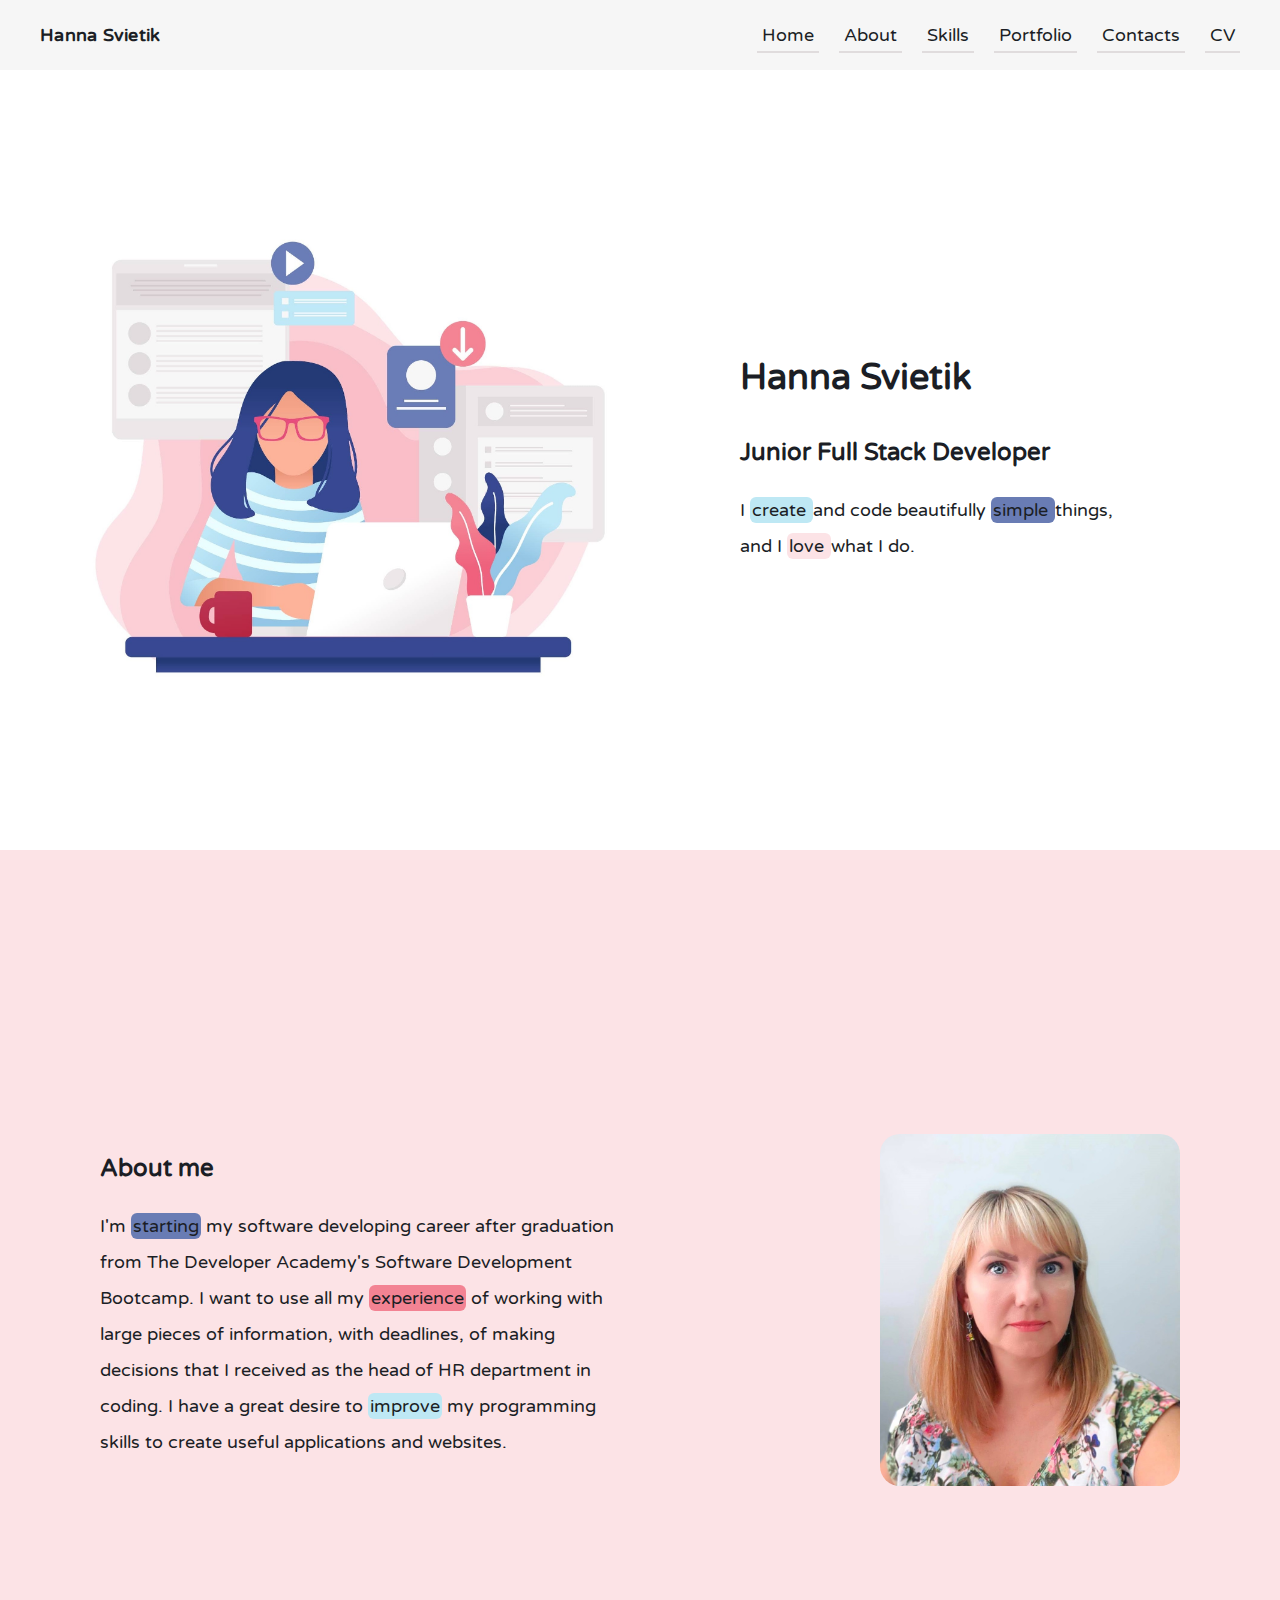
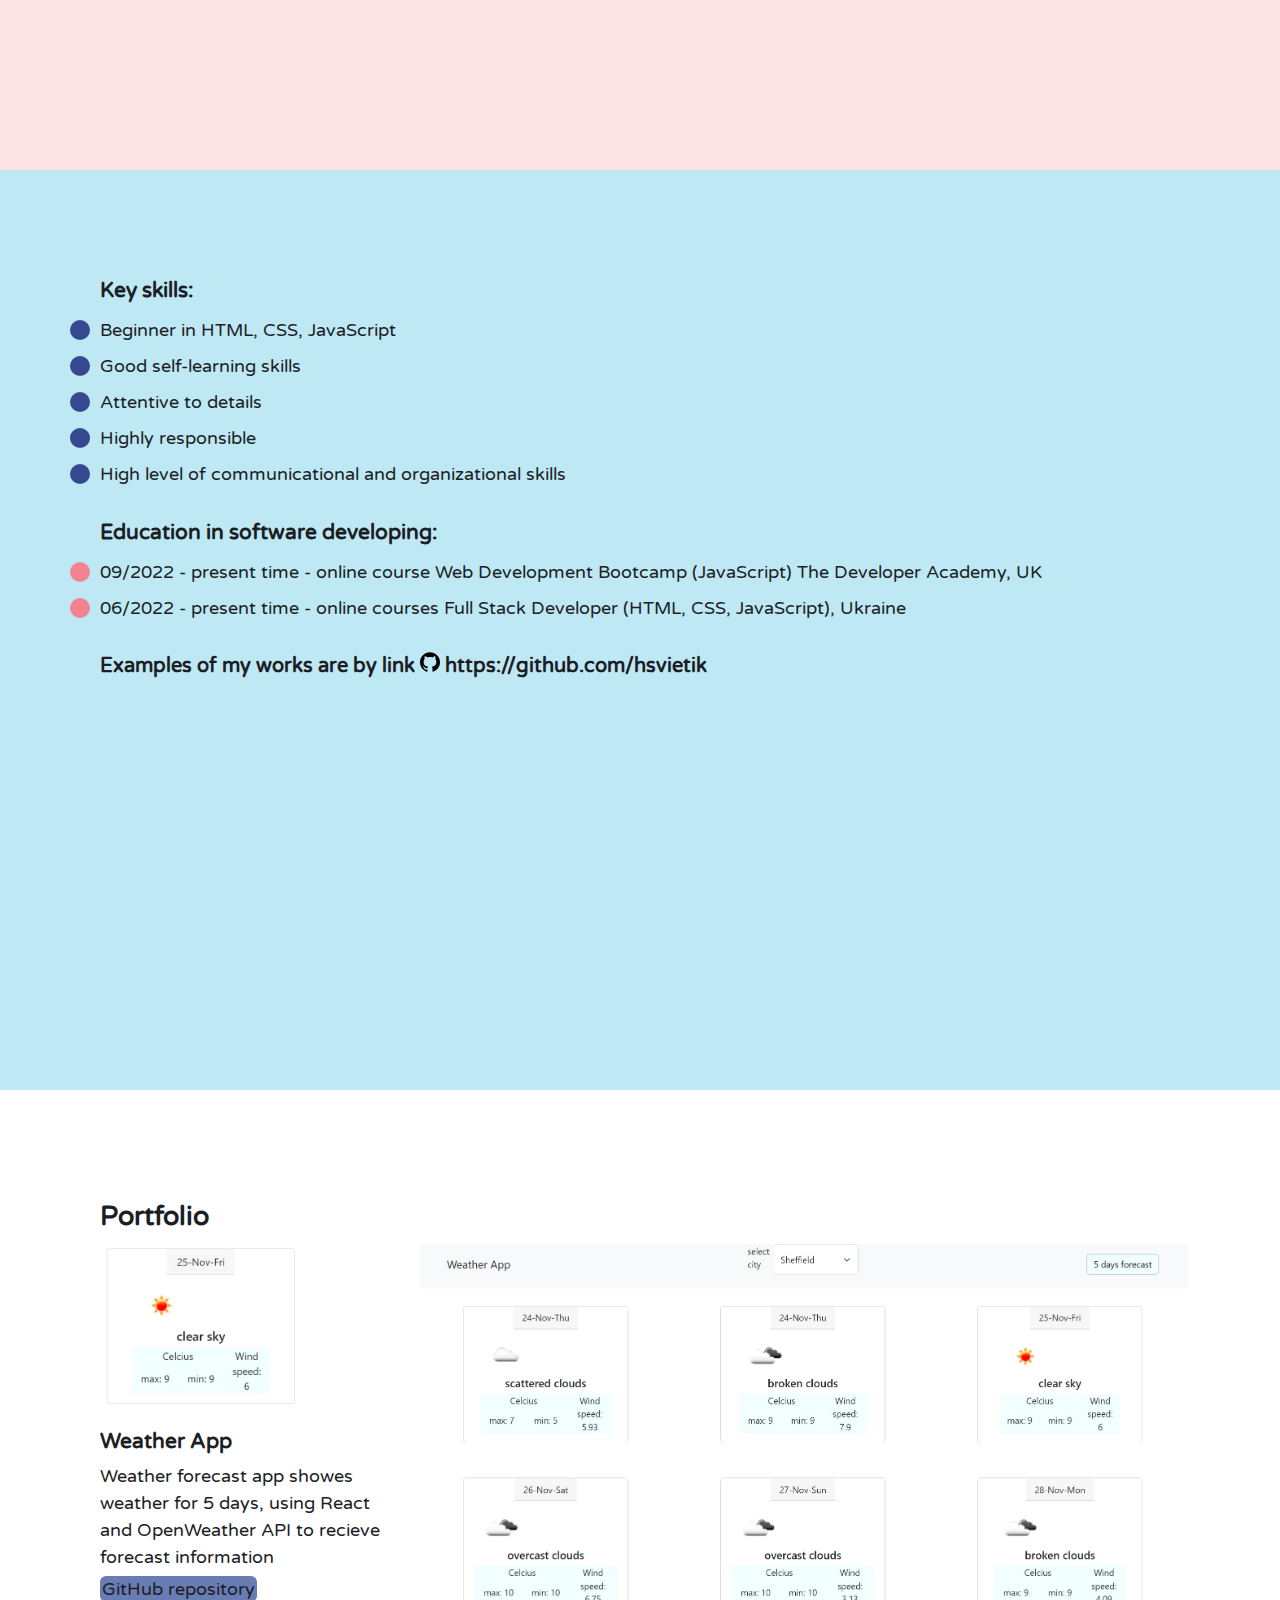
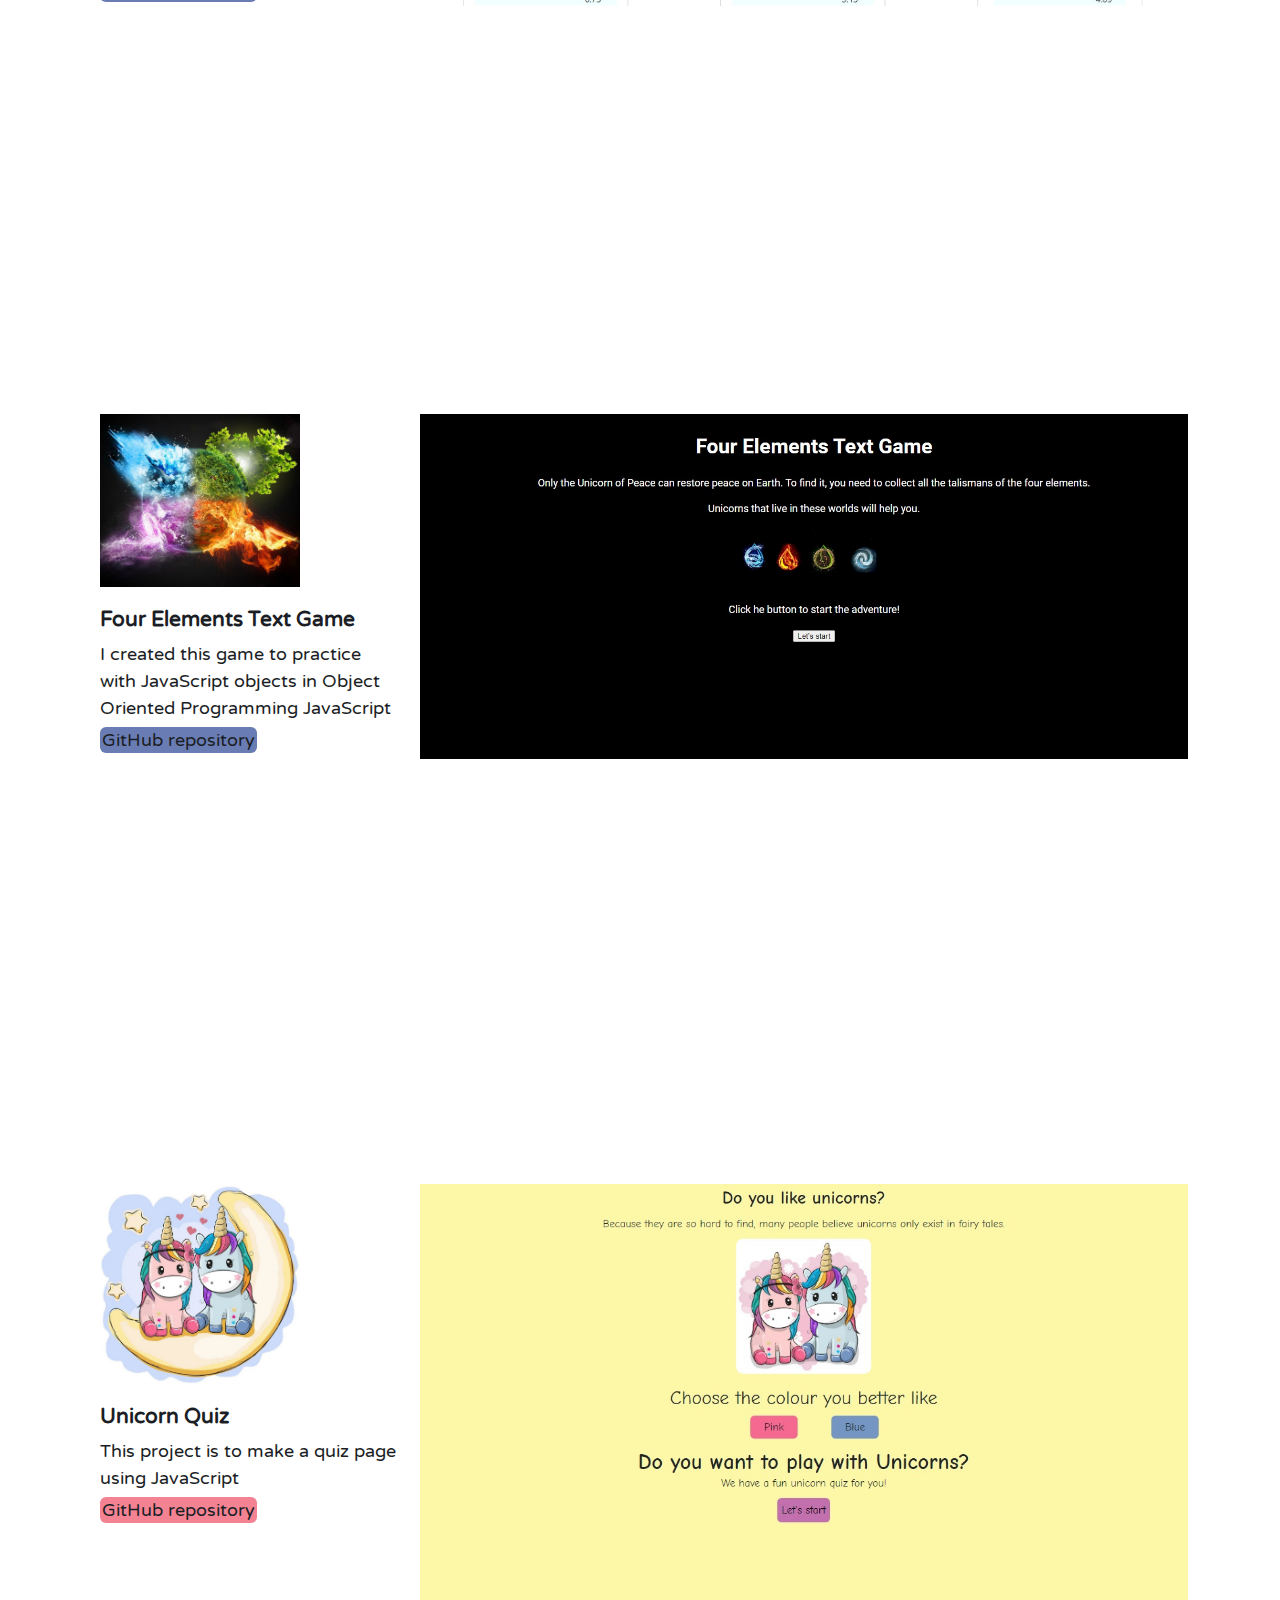
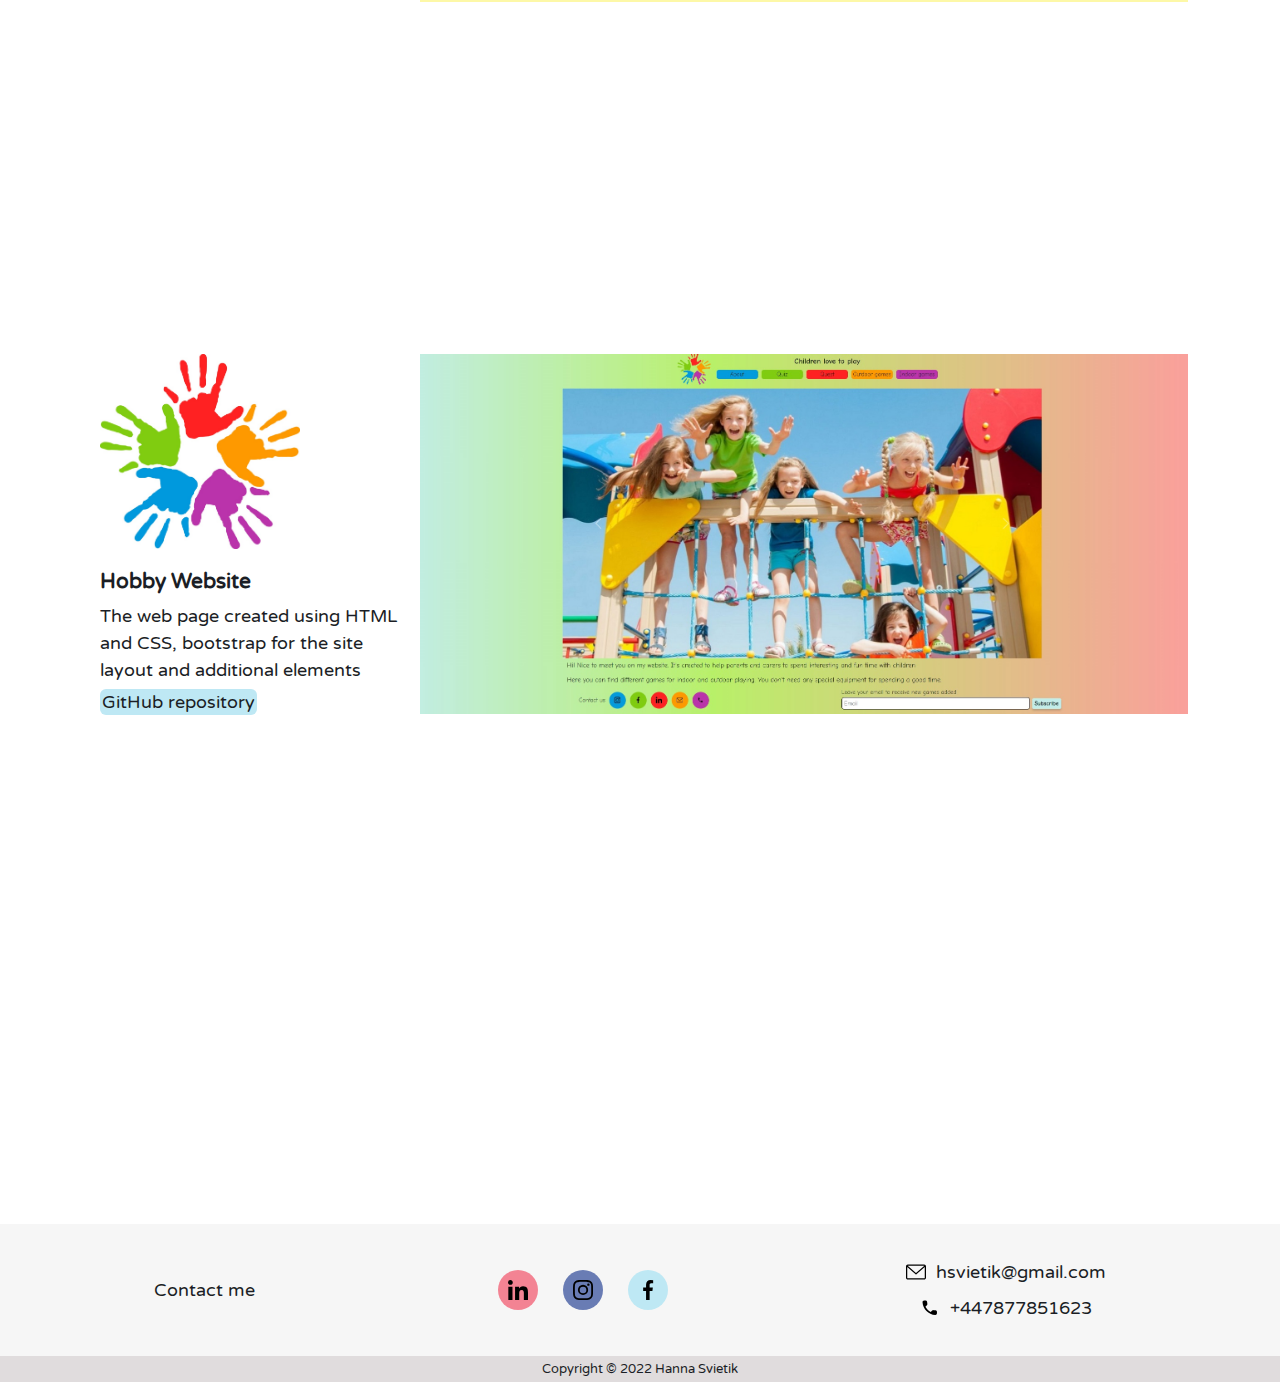
==== index.html @ b4ef29f4 "CV updated" ====
<!DOCTYPE html>
<html lang="en">
  <head>
    <meta charset="UTF-8" />
    <meta http-equiv="X-UA-Compatible" content="IE=edge" />
    <meta name="viewport" content="width=device-width, initial-scale=1.0" />
    <link rel="preconnect" href="https://fonts.googleapis.com" />
    <link rel="preconnect" href="https://fonts.gstatic.com" crossorigin />
    <link
      href="https://fonts.googleapis.com/css2?family=Roboto:wght@400;500;700;900&family=Varela+Round&display=swap"
      rel="stylesheet"
    />
    <link rel="stylesheet" href="./styles/styles.css" />
    <title>HS Portfolio</title>
  </head>
  <body>
    <div class="wrapper">
      <header class="header light-grey">
        <div class="header-container container">
          <a href="#hero" class="header-logo link">
            <p>Hanna Svietik</p>
          </a>
          <div class="header-menu menu">
            <div class="menu-icon">
              <span></span>
            </div>
            <nav class="header-menu">
              <ul class="header-list list">
                <li class="header-item">
                  <a
                    data-goto=".page-hero"
                    class="header-link link"
                    href="#hero"
                    >Home</a
                  >
                </li>
                <li class="header-item">
                  <a
                    data-goto=".page-about"
                    class="header-link link"
                    href="#about"
                    >About</a
                  >
                </li>
                <li class="header-item">
                  <a
                    data-goto=".page-skills"
                    class="header-link link"
                    href="#skills"
                    >Skills</a
                  >
                </li>
                <li class="header-item">
                  <a
                    data-goto=".page-about"
                    class="header-link link"
                    href="#portfolio"
                    >Portfolio</a
                  >
                </li>
                <li class="header-item">
                  <a class="header-link link" href="#contacts">Contacts</a>
                </li>
                <li class="header-item">
                  <a
                    data-goto=".page-about"
                    class="header-link link"
                    href="./cv.html"
                    >CV</a
                  >
                </li>
              </ul>
            </nav>
          </div>
        </div>
      </header>
      <main class="page">
        <section class="page-section page-hero" id="hero">
          <div class="hero-container container">
            <div class="description-wrap">
              <h1 class="hero-title">Hanna Svietik</h1>
              <h2 class="hero-subtitle subtitle">
                Junior Full Stack Developer
              </h2>
              <p class="hero-text">
                I <span class="accent light-blue"> create </span> and code
                beautifully <span class="accent blue"> simple </span> things,
                and I <span class="accent light-pink"> love </span> what I do.
              </p>
            </div>
            <img
              class="hero-img"
              src="./images/female-developer.jpg"
              alt="woman with laptop"
              width="600"
            />
          </div>
        </section>
        <section class="page-section page-about light-pink" id="about">
          <div class="about-container container">
            <div class="about-wrap">
              <h2 class="subtitle">About me</h2>
              <p class="about-text">
                I'm <span class="blue accent">starting</span> my software
                developing career after graduation from The Developer Academy's
                Software Development Bootcamp. I want to use all my
                <span class="pink accent">experience</span> of working with
                large pieces of information, with deadlines, of making decisions
                that I received as the head of HR department in coding. I have a
                great desire to
                <span class="light-blue accent">improve</span> my programming
                skills to create useful applications and websites.
              </p>
            </div>
            <img
              class="about-img"
              src="./images/hsphoto.jpg"
              alt="Hanna Svietik photo"
              width="300px"
            />
          </div>
        </section>
        <section class="page-section page-skills light-blue" id="skills">
          <div class="skills-container container">
            <h3>Key skills:</h3>
            <ul class="skills-list list">
              <li class="skills-item">
                <p class="skills-text">Beginner in HTML, CSS, JavaScript</p>
              </li>
              <li class="skills-item">
                <p class="skills-text">Good self-learning skills</p>
              </li>
              <li class="skills-item">
                <p class="skills-text">Attentive to details</p>
              </li>
              <li class="skills-item">
                <p class="skills-text">Highly responsible</p>
              </li>
              <li class="skills-item">
                <p class="skills-text">
                  High level of communicational and organizational skills
                </p>
              </li>
            </ul>
            <h3>Education in software developing:</h3>
            <ul class="education-list list">
              <li class="education-item">
                <p class="education-text">
                  09/2022 - present time - online course Web Development
                  Bootcamp (JavaScript) The Developer Academy, UK
                </p>
              </li>
              <li class="education-item">
                <p class="education-text">
                  06/2022 - present time - online courses Full Stack Developer
                  (HTML, CSS, JavaScript), Ukraine
                </p>
              </li>
            </ul>

            <p class="examples">
              Examples of my works are by link
              <a
                href="https://github.com/hsvietik"
                class="link"
                target="_blank"
                rel="noopener noreferrer"
              >
                <svg class="social-icon" width="20" height="20">
                  <use href="./images/icons.svg#icon-github"></use>
                </svg>
                https://github.com/hsvietik
              </a>
            </p>
          </div>
        </section>
        <section class="page-section page-portfolio" id="portfolio">
          <div class="portfolio-container container">
            <h2>Portfolio</h2>
            <ul class="portfolio-list list">
              <li class="portfolio-item">
                <div class="example-description">
                  <a
                    class="link"
                    href="https://hsvietik.github.io/weather/"
                    target="_blank"
                    rel="noopener noreferrer"
                    ><img
                      src="./images/weather.jpg"
                      alt="weather"
                      width="200"
                  /></a>
                  <a
                    class="link"
                    href="https://hsvietik.github.io/weather/"
                    target="_blank"
                    rel="noopener noreferrer"
                    ><h3>Weather App</h3></a
                  >
                  <p class="example-text">
                    Weather forecast app showes weather for 5 days, using React and OpenWeather API to recieve forecast information
                  </p>
                  <a
                    class="repo-link link accent blue"
                    href="https://github.com/hsvietik/weather"
                    target="_blank"
                    rel="noopener noreferrer"
                    >GitHub repository</a
                  >
                </div>
                <a
                  class="link"
                  href="https://hsvietik.github.io/unicorn-text-game/"
                  target="_blank"
                  rel="noopener noreferrer"
                  ><img
                    class="full-img"
                    src="./images/weather-app.jpg"
                    alt="four elements text game"
                    width="800"
                /></a>
              </li>
              <li class="portfolio-item">
                <div class="example-description">
                  <a
                    class="link"
                    href="https://hsvietik.github.io/unicorn-text-game/"
                    target="_blank"
                    rel="noopener noreferrer"
                    ><img
                      src="./images/four-elements.jpg"
                      alt="four elements world"
                      width="200"
                  /></a>
                  <a
                    class="link"
                    href="https://hsvietik.github.io/unicorn-text-game/"
                    target="_blank"
                    rel="noopener noreferrer"
                    ><h3>Four Elements Text Game</h3></a
                  >
                  <p class="example-text">
                    I created this game to practice with JavaScript objects in
                    Object Oriented Programming JavaScript
                  </p>
                  <a
                    class="repo-link link accent blue"
                    href="https://github.com/hsvietik/unicorn-text-game"
                    target="_blank"
                    rel="noopener noreferrer"
                    >GitHub repository</a
                  >
                </div>
                <a
                  class="link"
                  href="https://hsvietik.github.io/unicorn-text-game/"
                  target="_blank"
                  rel="noopener noreferrer"
                  ><img
                    class="full-img"
                    src="./images/unicorn-text-game.jpg"
                    alt="four elements text game"
                    width="800"
                /></a>
              </li>
              <li class="portfolio-item">
                <div class="example-description">
                  <a
                    class="link"
                    href="https://hsvietik.github.io/unicorn-challenge/"
                    target="_blank"
                    rel="noopener noreferrer"
                    ><img
                      src="./images/cute-unicorns.jpg"
                      alt="cute unicorns"
                      width="200"
                  /></a>
                  <a
                    class="link"
                    href="https://hsvietik.github.io/unicorn-challenge/"
                    target="_blank"
                    rel="noopener noreferrer"
                    ><h3>Unicorn Quiz</h3></a
                  >
                  <p class="example-text">
                    This project is to make a quiz page using JavaScript
                  </p>
                  <a
                    class="repo-link link accent pink"
                    href="https://github.com/hsvietik/unicorn-challenge"
                    target="_blank"
                    rel="noopener noreferrer"
                    >GitHub repository</a
                  >
                </div>
                <a
                  class="link"
                  href="https://hsvietik.github.io/unicorn-challenge/"
                  target="_blank"
                  rel="noopener noreferrer"
                  ><img
                    class="full-img"
                    src="./images/unicorn-quiz.jpg"
                    alt="unicorn quiz"
                    width="800"
                /></a>
              </li>
              <li class="portfolio-item">
                <div class="example-description">
                  <a
                    class="link"
                    href="https://hsvietik.github.io/hobby-website/"
                    target="_blank"
                    rel="noopener noreferrer"
                    ><img
                      src="./images/palms.jpg"
                      alt="children palms"
                      width="200"
                  /></a>
                  <a
                    class="link"
                    href="https://hsvietik.github.io/hobby-website/"
                    target="_blank"
                    rel="noopener noreferrer"
                    ><h3>Hobby Website</h3></a
                  >
                  <p class="example-text">
                    The web page created using HTML and CSS, bootstrap for the
                    site layout and additional elements
                  </p>
                  <a
                    class="repo-link link accent light-blue"
                    href="https://github.com/hsvietik/hobby-website"
                    target="_blank"
                    rel="noopener noreferrer"
                    >GitHub repository</a
                  >
                </div>
                <a
                  class="link"
                  href="https://hsvietik.github.io/hobby-website/"
                  target="_blank"
                  rel="noopener noreferrer"
                  ><img
                    class="full-img"
                    src="./images/hobby-web.jpg"
                    alt="hobby web"
                    width="800"
                /></a>
              </li>
            </ul>
          </div>
        </section>
        <section class="page-section page-contacts light-grey" id="contacts">
          <div class="contacts container">
            <p class="contact-text">Contact me</p>
            <ul class="social-list list">
              <li class="social-item pink linkedin">
                <a
                  href="https://www.linkedin.com/in/hsvietik/"
                  class="social-link link"
                  target="_blank"
                  rel="noopener noreferrer"
                >
                  <svg class="social-icon" width="20" height="20">
                    <use href="./images/icons.svg#icon-linkedin"></use>
                  </svg>
                </a>
              </li>
              <li class="social-item blue intagram">
                <a
                  href="https://www.instagram.com/anna.svetik/"
                  class="social-link link"
                  target="_blank"
                  rel="noopener noreferrer"
                >
                  <svg class="social-icon" width="20" height="20">
                    <use href="./images/icons.svg#icon-instagram"></use>
                  </svg>
                </a>
              </li>
              <li class="social-item light-blue facebook">
                <a
                  href="https://www.facebook.com/annet.svetik"
                  class="social-link link"
                  target="_blank"
                  rel="noopener noreferrer"
                >
                  <svg class="social-icon" width="20" height="20">
                    <use href="./images/icons.svg#icon-facebook"></use>
                  </svg>
                </a>
              </li>
            </ul>
            <ul class="contact list">
              <li>
                <a
                  href="mailto:hsvietik@gmail.com"
                  class="social-link mail link"
                >
                  <svg class="contact-icon" width="20" height="20">
                    <use href="./images/icons.svg#icon-envelope"></use>
                  </svg>
                  <p>hsvietik@gmail.com</p>
                </a>
              </li>
              <li>
                <a href="tel:+447877851623" class="social-link phone link">
                  <svg class="contact-icon" width="20" height="20">
                    <use href="./images/icons.svg#icon-phone-form"></use>
                  </svg>
                  <p>+447877851623</p>
                </a>
              </li>
            </ul>
          </div>
        </section>
      </main>
    </div>
    <footer class="footer">
      <p class="footer-text">Copyright <span>&#169</span> 2022 Hanna Svietik</p>
    </footer>
    <script src="./script.js"></script>
  </body>
</html>
---- styles/styles.css ----
:root {
  --color-pink: #fce3e6;
  --color-pink-accent: #f38393;
  --color-light-blue: #bee8f4;
  --color-blue: #697cb4;
  --color-blue-accent: #374890;
  --color-white: #ffffff;
  --color-grey: #f6f6f6;
  --color-dark-grey: #e0dcdd;
  --color-black: #1b1e25;
  --transition-duration: 250ms;
  --transition-timing-function: cubic-bezier(0.4, 0, 0.2, 1);
}

body {
  font-family: "Varela Round", sans-serif;
  font-style: normal;
  font-weight: 400;
  font-size: 18px;
  line-height: 2;
  color: var(--color-black);
  background-color: var(--color-white);
  height: 100%;
  margin: 0px;
}
h1,
h2,
h3,
p {
  margin: 0;
  padding: 0;
}
.accent {
  border-radius: 6px;
  padding: 2px;
}
.light-pink {
  background-color: var(--color-pink);
}
.light-blue {
  background-color: var(--color-light-blue);
}
.blue {
  background-color: var(--color-blue);
}
.pink {
  background-color: var(--color-pink-accent);
}
.white {
  background-color: var(--color-white);
}
.light-grey {
  background-color: var(--color-grey);
}
.link {
  text-decoration: none;
  font-style: inherit;
  color: inherit;
  transition: color var(--transition-duration) var(--transition-timing-function);
}
.link:hover,
.link:focus {
  outline: none;
  color: var(--color-blue-accent);
}
.list {
  list-style: none;
  padding: 0;
  margin: 0;
}
.container {
  max-width: 1200px;
  margin: 0px auto;
  padding: 0px 15px;
}
.header-container {
  display: flex;
  justify-content: space-between;
  align-items: center;
  min-height: 70px;
}
.header {
  position: fixed;
  width: 100%;
  top: 0;
  left: 0;
  z-index: 10;
}

.header-logo {
  font-size: 18px;
  font-weight: 700;
  letter-spacing: 0.02em;
}

.header.list {
  display: flex;

  align-items: center;
  justify-content: right;
  gap: 10px;
}
.header-item {
  margin: 0px 0px 0px 20px;
}
.header-link {
  padding: 5px;
  border-bottom: 2px solid var(--color-dark-grey);
  transition: border-bottom var(--transition-duration)
    var(--transition-timing-function);
}
.header-link:hover,
.header-link:focus {
  border-bottom: 2px solid var(--color-pink-accent);
}
.page-section {
  padding: 30px;
}
.page-hero {
  padding-top: 100px;
}
.hero-container {
  display: block;
}
.hero-img {
  display: block;
}
.description-wrap {
  margin: 0px auto;
  max-width: 400px;
}
.hero-title {
  font-size: 36px;
  font-weight: 700px;
  margin-bottom: 15px;
}
.subtitle {
  font-size: 24px;
  font-weight: 700px;
  margin-bottom: 15px;
}
.hero-text,
.about-text {
  margin-bottom: 15px;
}

.about-text {
  margin-right: 50px;
  width: 70%;
}
.about-img {
  display: block;
  /* border: 20px solid var(--color-dark-grey); */
  border-radius: 20px;
}
.skills-list,
.education-list {
  margin-bottom: 20px;
}
.skills-item,
.education-item {
  position: relative;
}

.skills-text::before,
.education-text:before {
  content: "";
  position: absolute;
  left: -30px;
  top: 50%;
  transform: translateY(-50%);
  width: 20px;
  height: 20px;
  border-radius: 50%;
}
.skills-text::before {
  background-color: var(--color-blue-accent);
}
.education-text:before {
  background-color: var(--color-pink-accent);
}
.examples {
  font-size: 20px;
  font-weight: 700;
}
.portfolio-item {
  display: flex;
  flex-direction: row;
  margin-bottom: 50px;
  height: 80vh;
}
/* .portfolio-list:nth-child(2n) {
  flex-direction: row-reverse;
} */

.example-text {
  line-height: 1.5;
  width: 300px;
}

.full-img {
  display: none;
}
.contacts {
  display: flex;
  justify-content: center;
  align-items: center;
}
.social-list {
  display: flex;
  justify-content: center;
  align-items: center;
}
.social-item {
  width: 40px;
  height: 40px;
  display: flex;
  justify-content: center;
  align-items: center;
  margin: 5px 20px 5px 5px;
  border-radius: 50%;
}
.social-link {
  display: flex;
  align-items: center;
  justify-content: center;
}
.contact-text,
.mail,
.phone {
  margin-right: 20px;
  margin-right: 20px;
}
.contact-icon {
  margin-right: 10px;
}
.footer {
  background-color: var(--color-dark-grey);
  font-size: 13px;
}
.footer-text {
  text-align: center;
}

@media (min-width: 767px) {
  .header-list {
    display: flex;
    align-items: center;
  }
  .header-item {
    padding: 10px 0;
  }
  .hero-container {
    display: flex;
    flex-direction: row-reverse;
    justify-content: center;
    align-items: center;
    height: 80vh;
  }
  .about-container {
    display: flex;
    gap: 20px;
    align-items: center;
    padding: 70px;
    height: 80vh;
  }
  .skills-container {
    padding: 70px;
    height: 80vh;
  }
  .portfolio-container {
    padding: 70px;
  }
  .example-description {
    width: 35vw;
  }
  .full-img {
    display: block;
    max-width: 60vw;
    margin-left: 20px;
  }
  .example-description {
    max-width: 40vw;
  }
}

/* CV page styles */
.bg-container {
  background-color: var(--color-grey);
  width: 100vw;
  padding-top: 20px;
  padding-bottom: 70px;
}
.cv-container {
  display: block;
  margin: 70px auto 0px auto;
  padding: 20px 30px;
  background-color: var(--color-white);
  width: 70vw;
  box-shadow: 0px 0px 10px 0px;
  font-size: 14px;
  line-height: 1.5;
}
.block {
  display: block;
}
.contacts {
  display: flex;
  flex-wrap: wrap;
  justify-content: space-around;
}
.cv-subtitle {
  margin: 10px auto;
}
.about {
  margin: 10px auto;
}
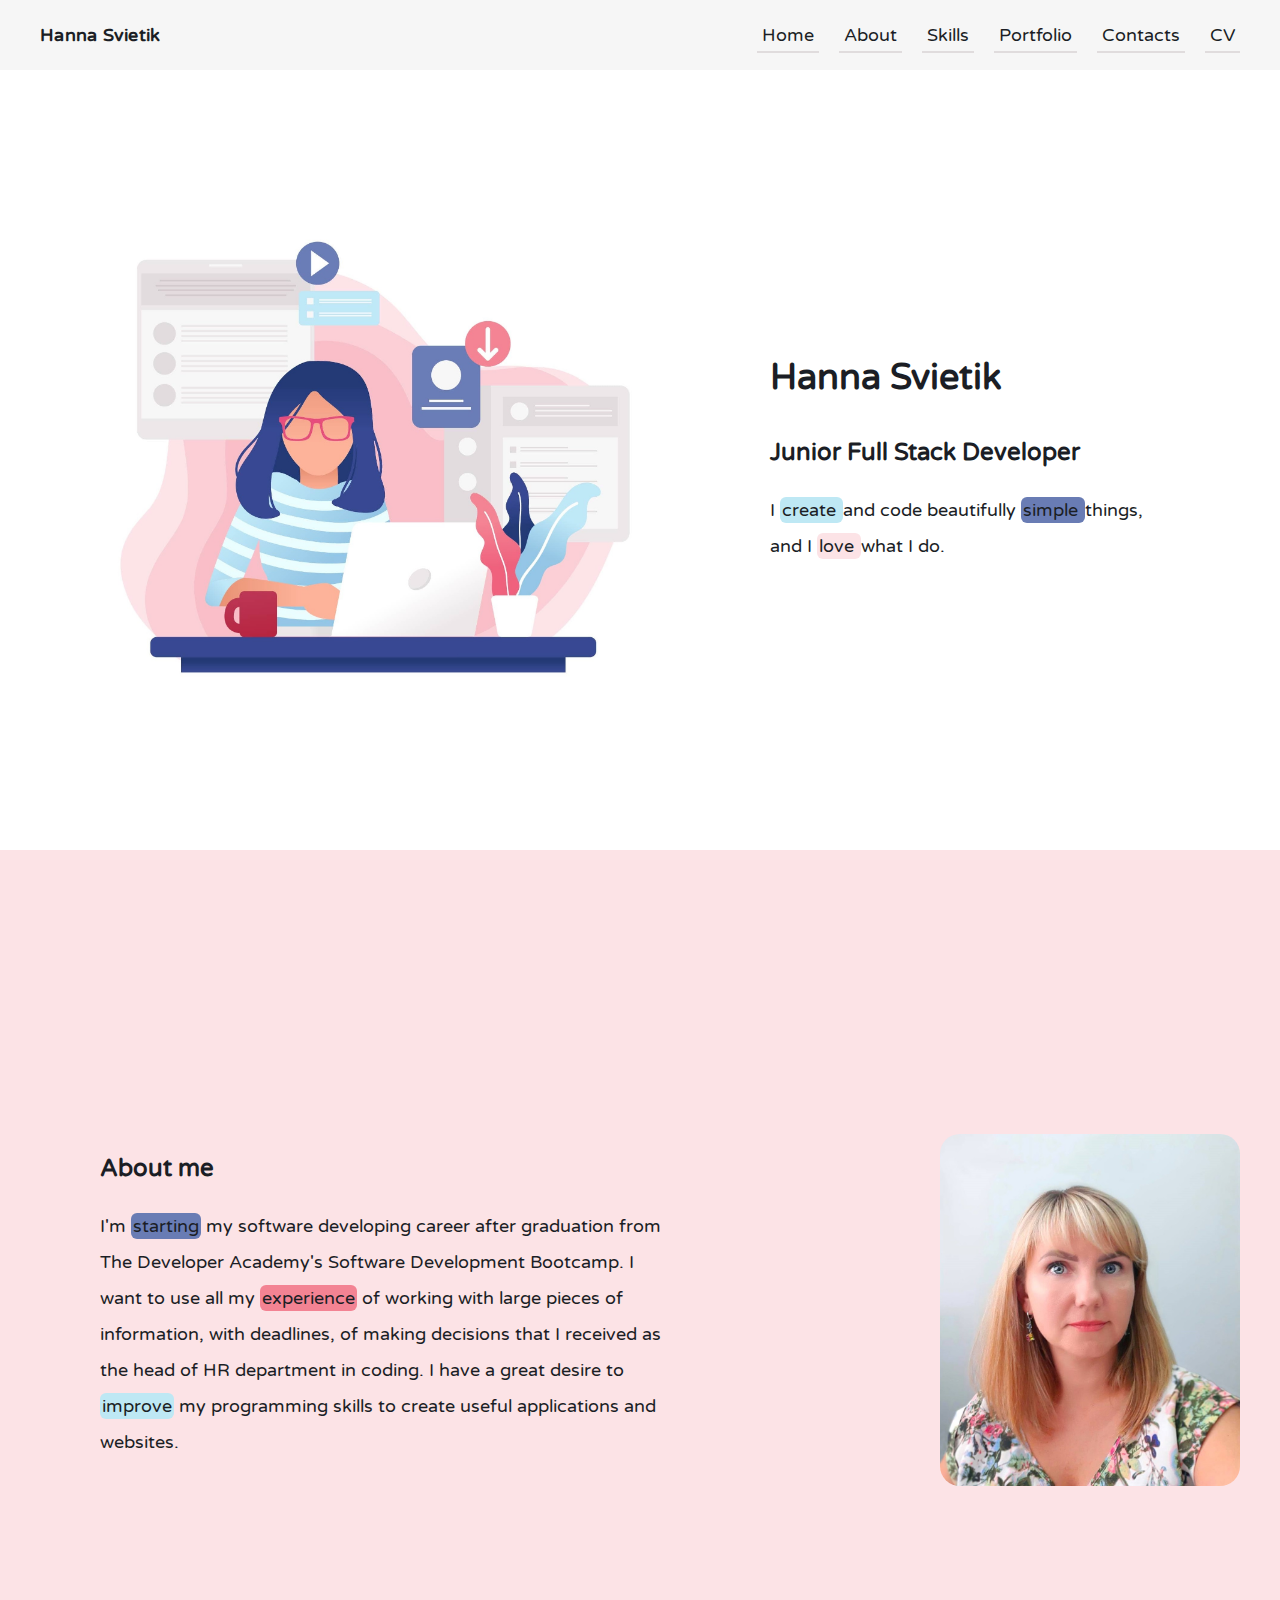
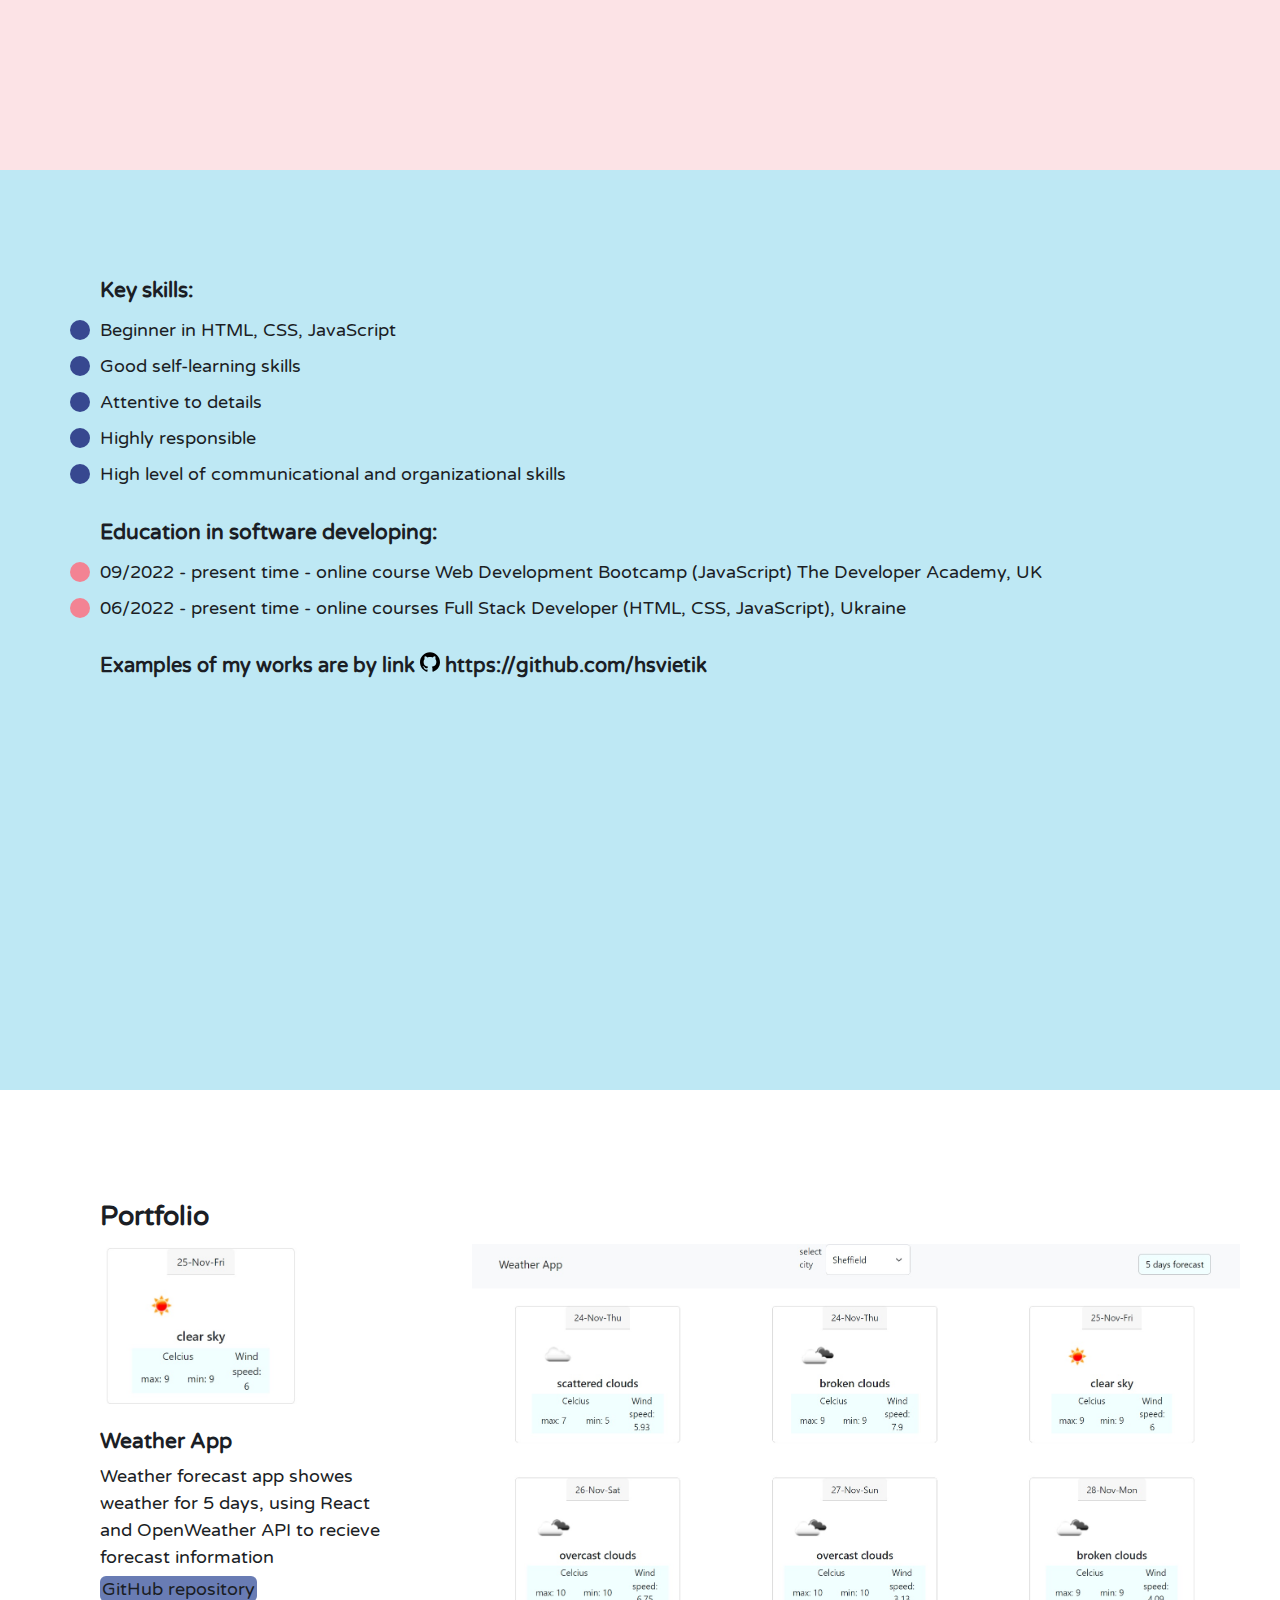
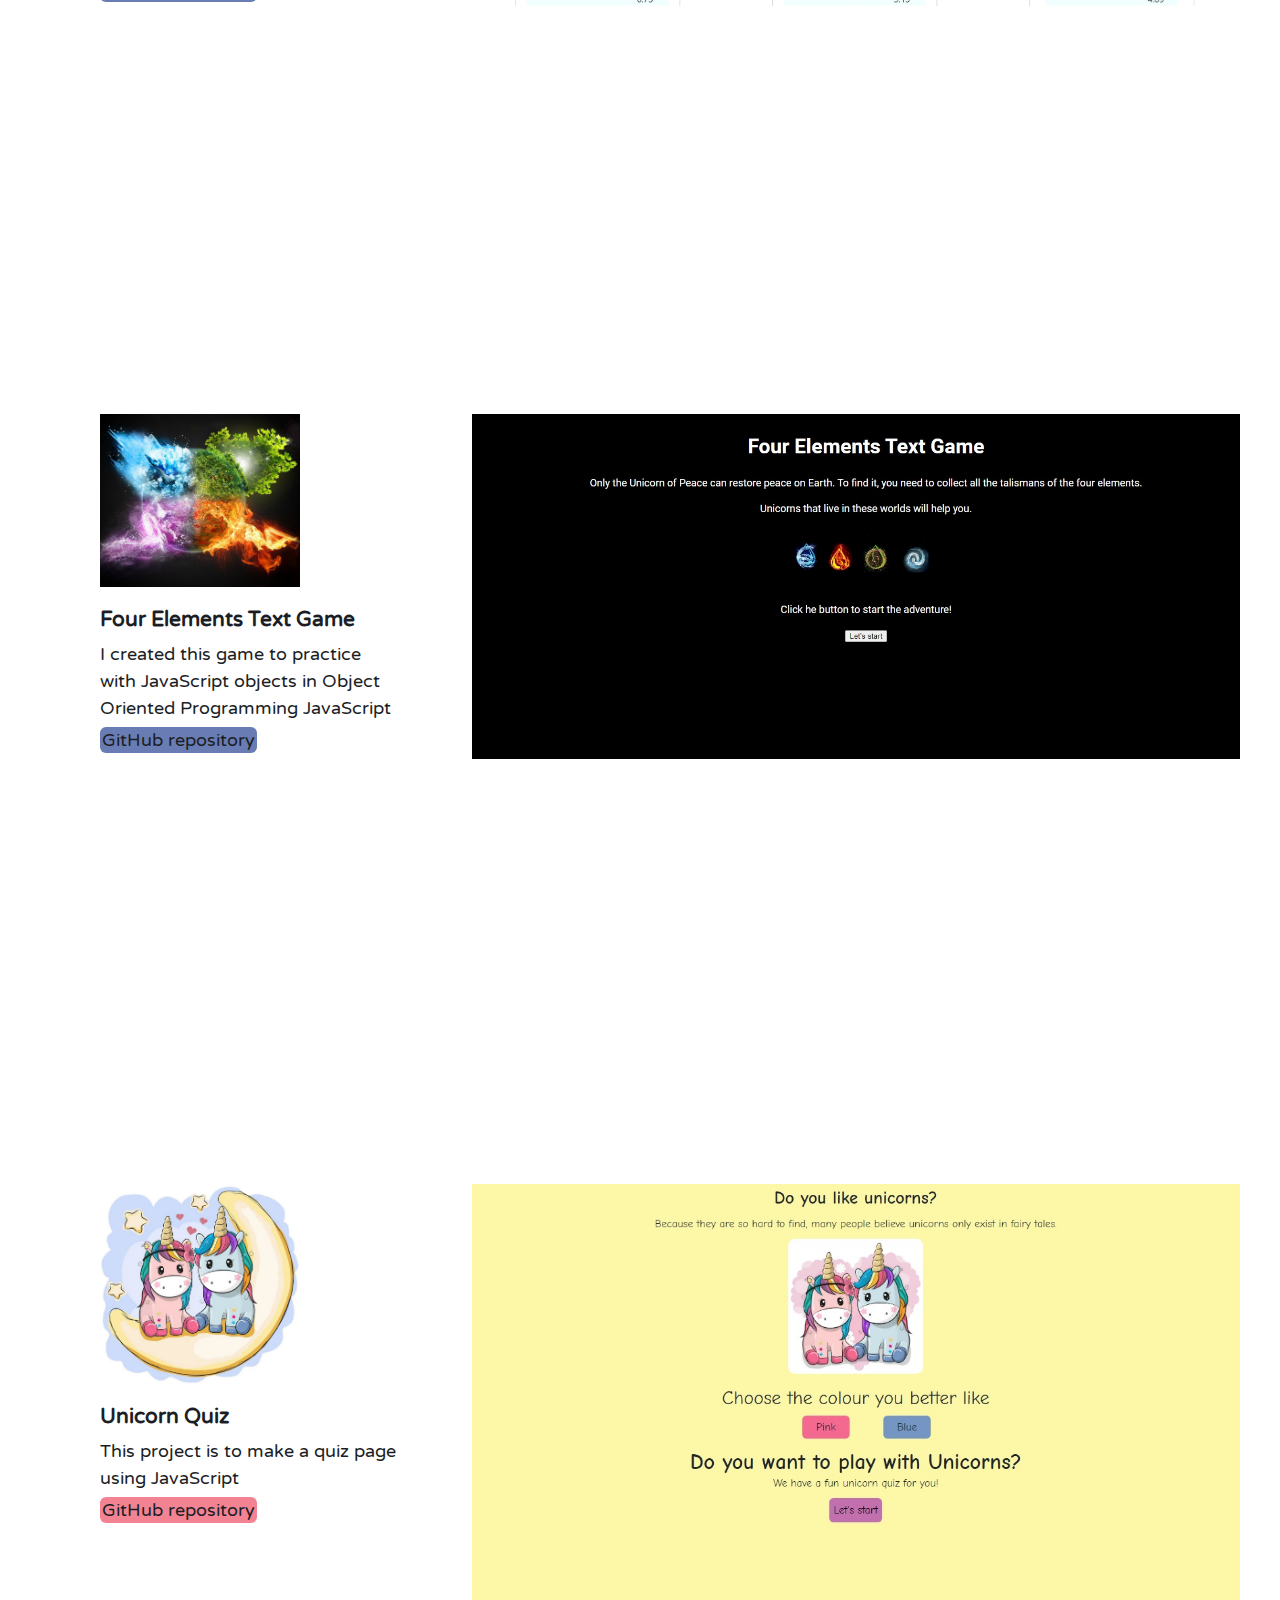
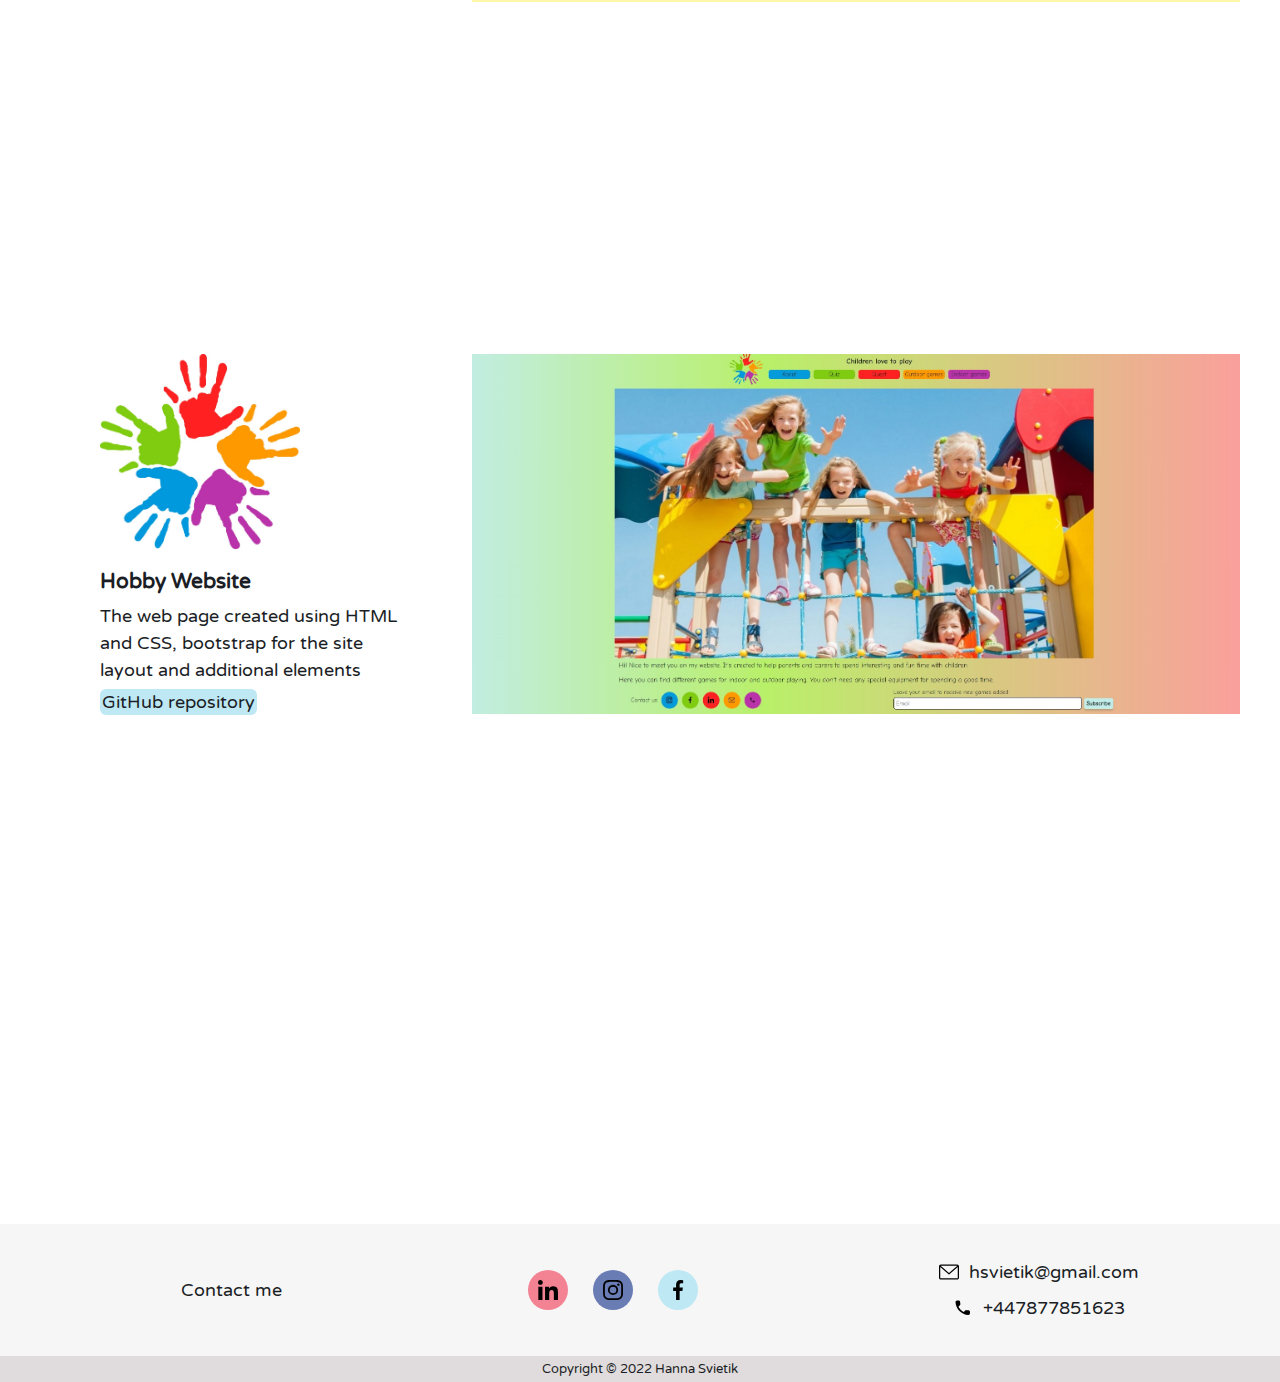
==== commit cf8076b5: "favicon added" ====
--- a/index.html
+++ b/index.html
@@ -11,6 +11,7 @@
       rel="stylesheet"
     />
     <link rel="stylesheet" href="./styles/styles.css" />
+    <link rel="icon" href="/images/favicon.ico" type="image/x-icon">
     <title>HS Portfolio</title>
   </head>
   <body>
@@ -34,15 +35,15 @@
                     >Home</a
                   >
                 </li>
-                <li class="header-item">
+                <li class="header-item display">
                   <a
                     data-goto=".page-about"
-                    class="header-link link"
+                    class="header-link  link"
                     href="#about"
                     >About</a
                   >
                 </li>
-                <li class="header-item">
+                <li class="header-item display">
                   <a
                     data-goto=".page-skills"
                     class="header-link link"
@@ -50,7 +51,7 @@
                     >Skills</a
                   >
                 </li>
-                <li class="header-item">
+                <li class="header-item display">
                   <a
                     data-goto=".page-about"
                     class="header-link link"
@@ -418,7 +419,7 @@
       </main>
     </div>
     <footer class="footer">
-      <p class="footer-text">Copyright <span>&#169</span> 2022 Hanna Svietik</p>
+      <p class="footer-text">Copyright <span>&#169 </span> 2022 Hanna Svietik</p>
     </footer>
     <script src="./script.js"></script>
   </body>
--- a/styles/styles.css
+++ b/styles/styles.css
@@ -95,10 +95,13 @@
 
 .header.list {
   display: flex;
-
+  flex-direction: row;
   align-items: center;
   justify-content: right;
   gap: 10px;
+}
+.display {
+  display: none;
 }
 .header-item {
   margin: 0px 0px 0px 20px;
@@ -115,6 +118,7 @@
 }
 .page-section {
   padding: 30px;
+  width: 100vw;
 }
 .page-hero {
   padding-top: 100px;
@@ -124,6 +128,7 @@
 }
 .hero-img {
   display: block;
+  max-width: 100vw;
 }
 .description-wrap {
   margin: 0px auto;
@@ -187,7 +192,6 @@
   display: flex;
   flex-direction: row;
   margin-bottom: 50px;
-  height: 80vh;
 }
 /* .portfolio-list:nth-child(2n) {
   flex-direction: row-reverse;
@@ -237,6 +241,7 @@
 .footer {
   background-color: var(--color-dark-grey);
   font-size: 13px;
+  width: 100vw;
 }
 .footer-text {
   text-align: center;
@@ -246,6 +251,9 @@
   .header-list {
     display: flex;
     align-items: center;
+  }
+  .display {
+    display: inline-block;
   }
   .header-item {
     padding: 10px 0;
@@ -271,6 +279,10 @@
   .portfolio-container {
     padding: 70px;
   }
+  .portfolio-item {
+    height: 80vh;
+  }
+
   .example-description {
     width: 35vw;
   }
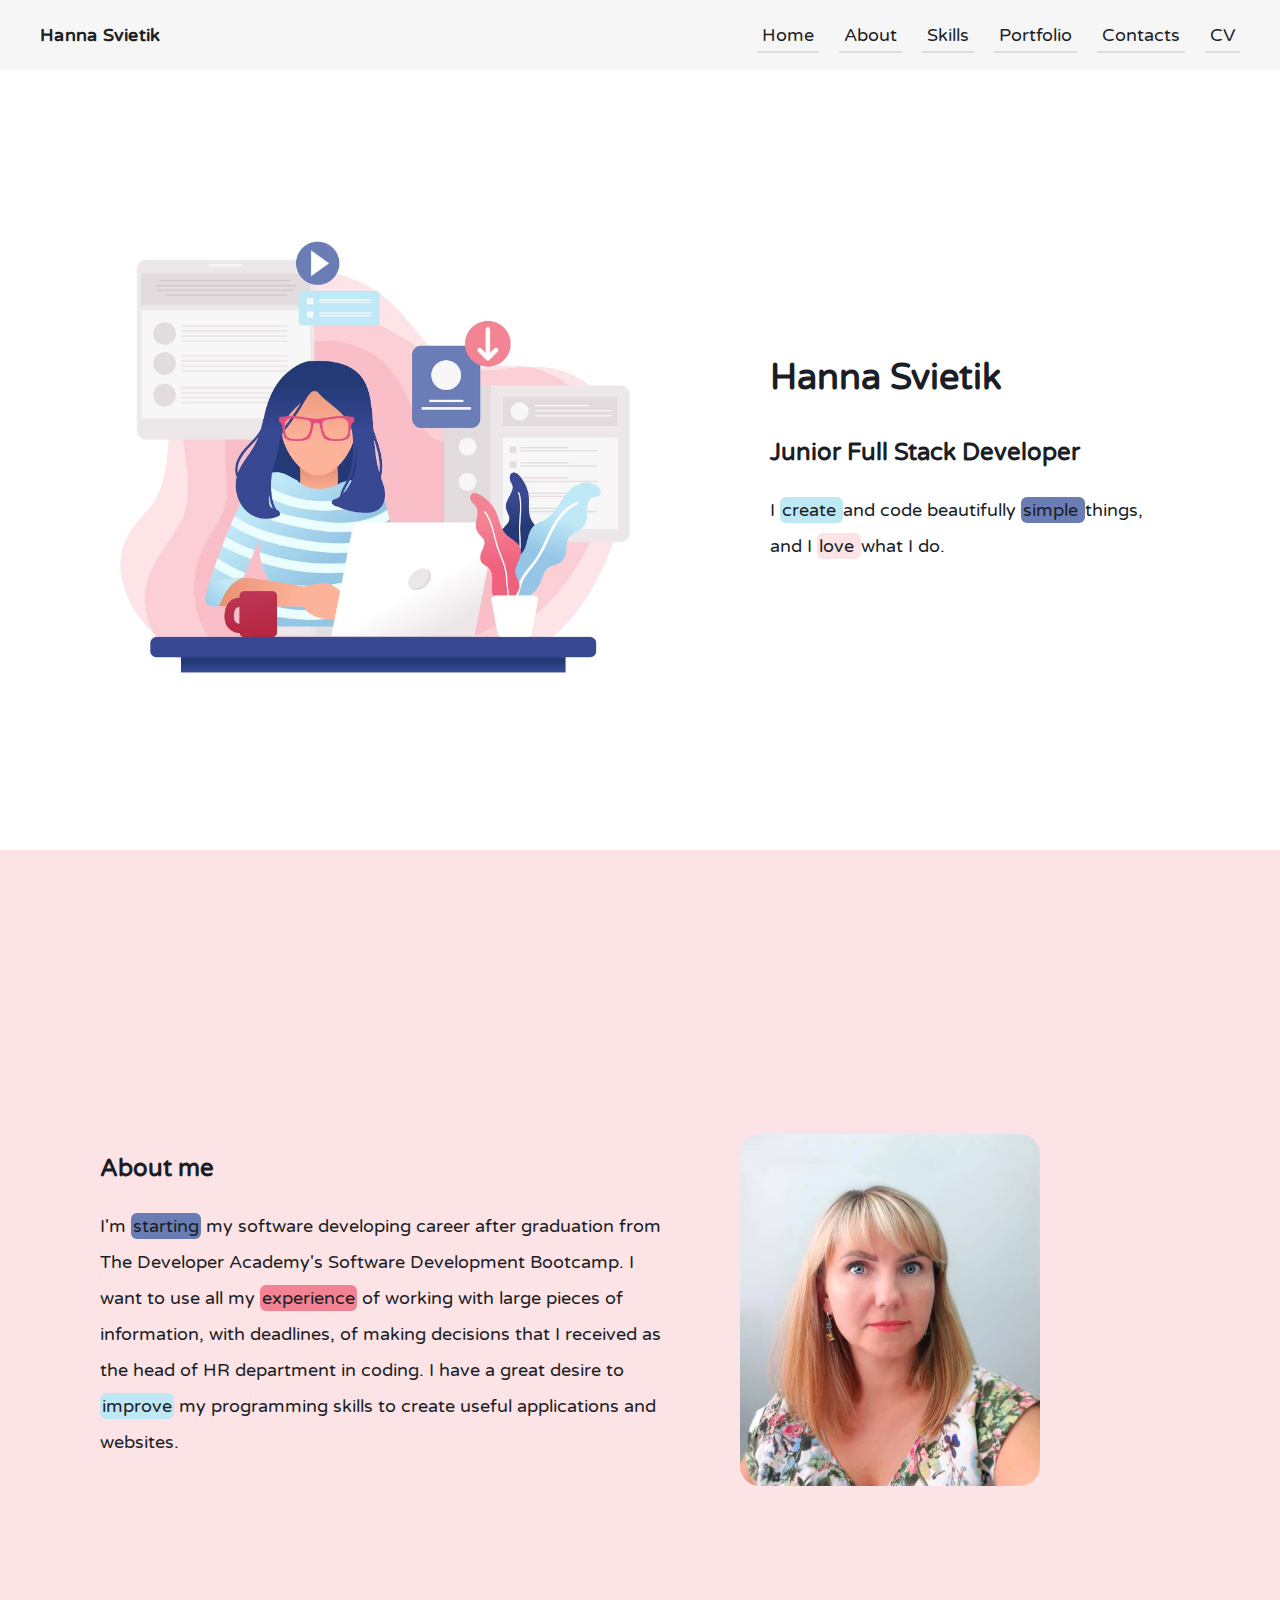
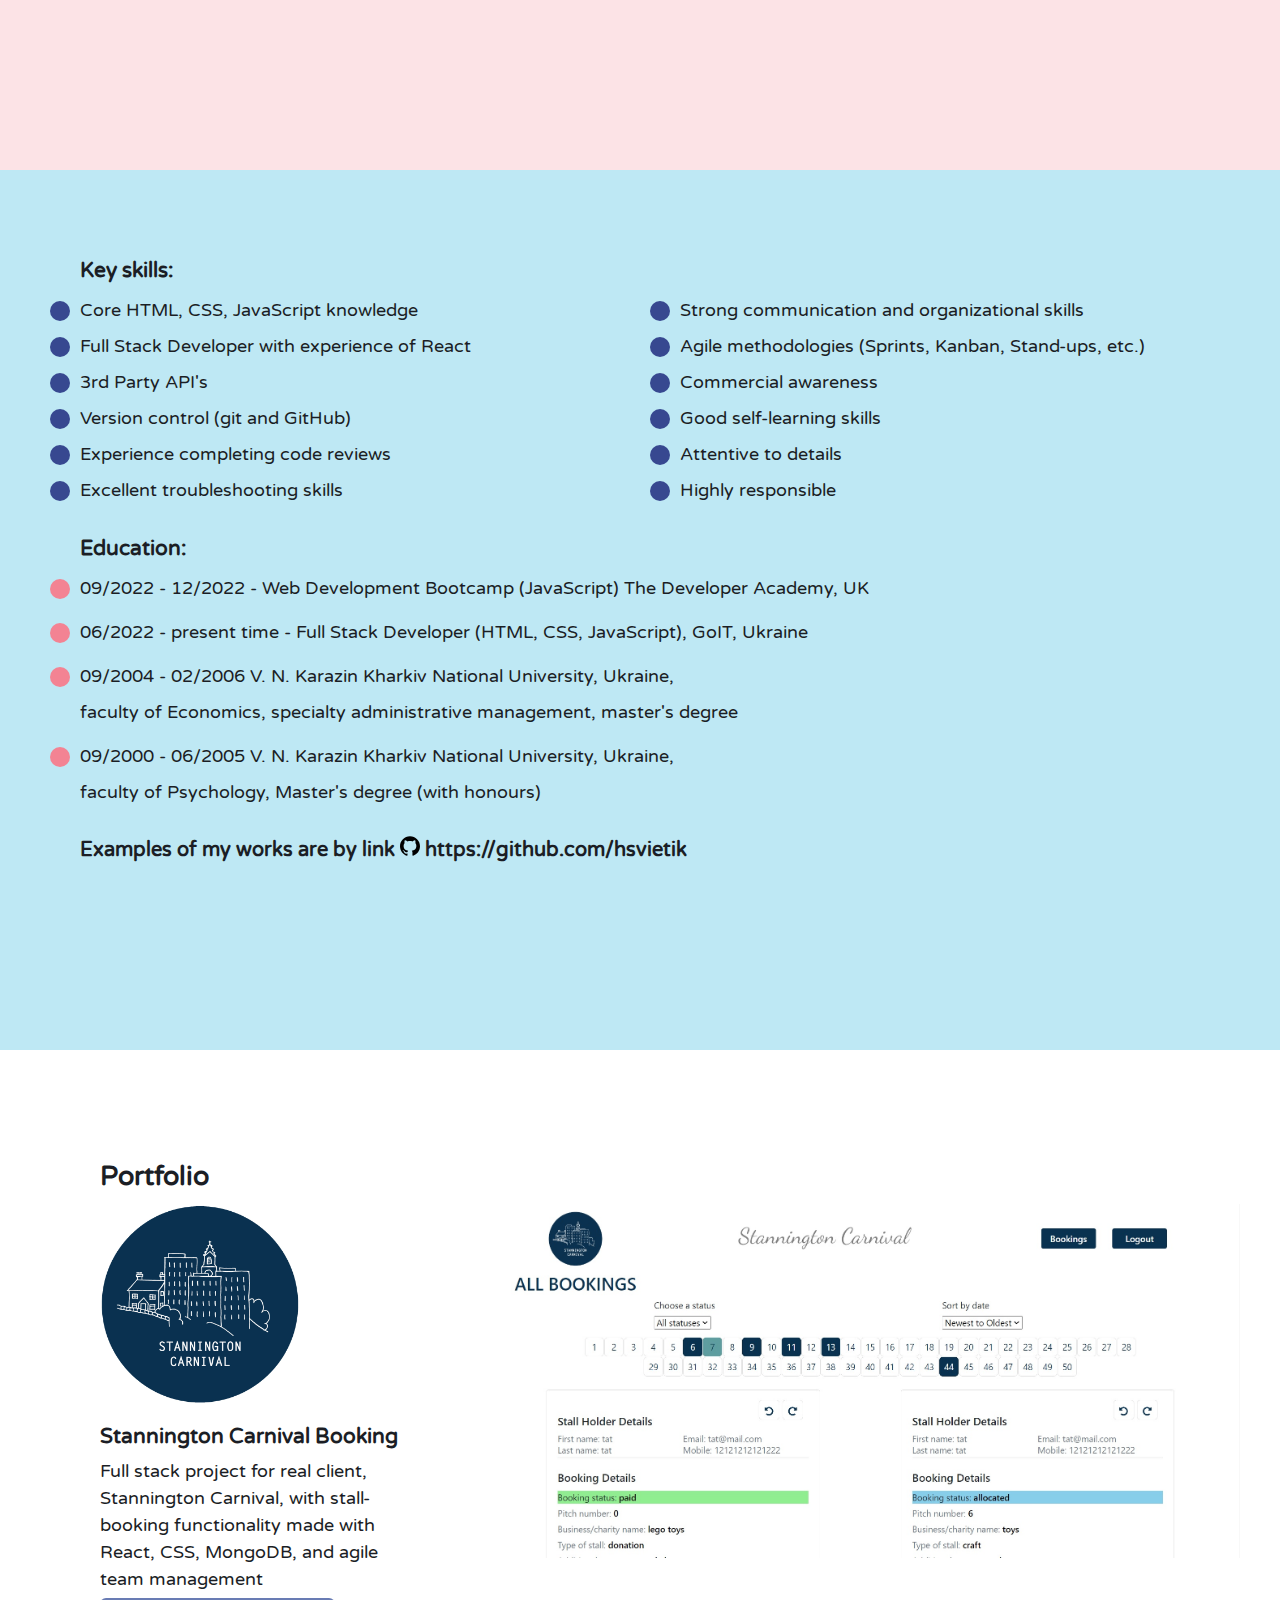
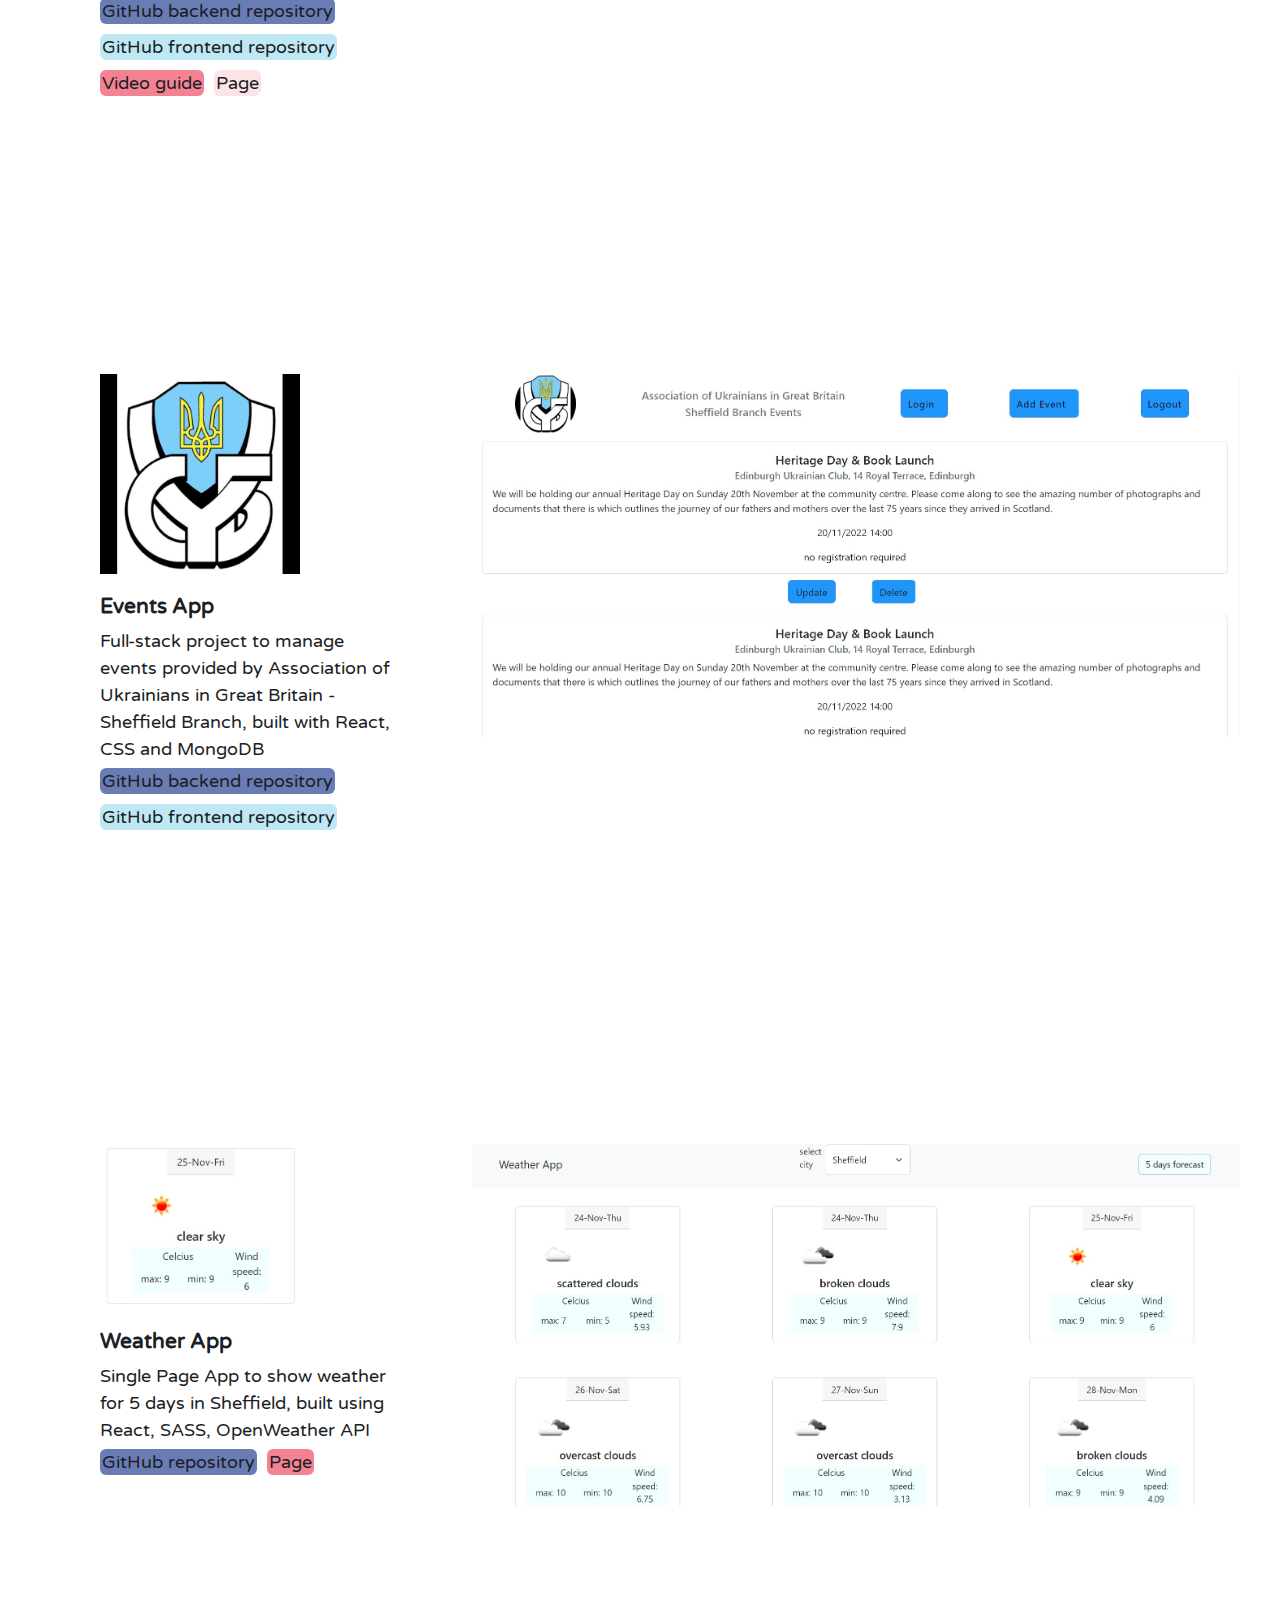
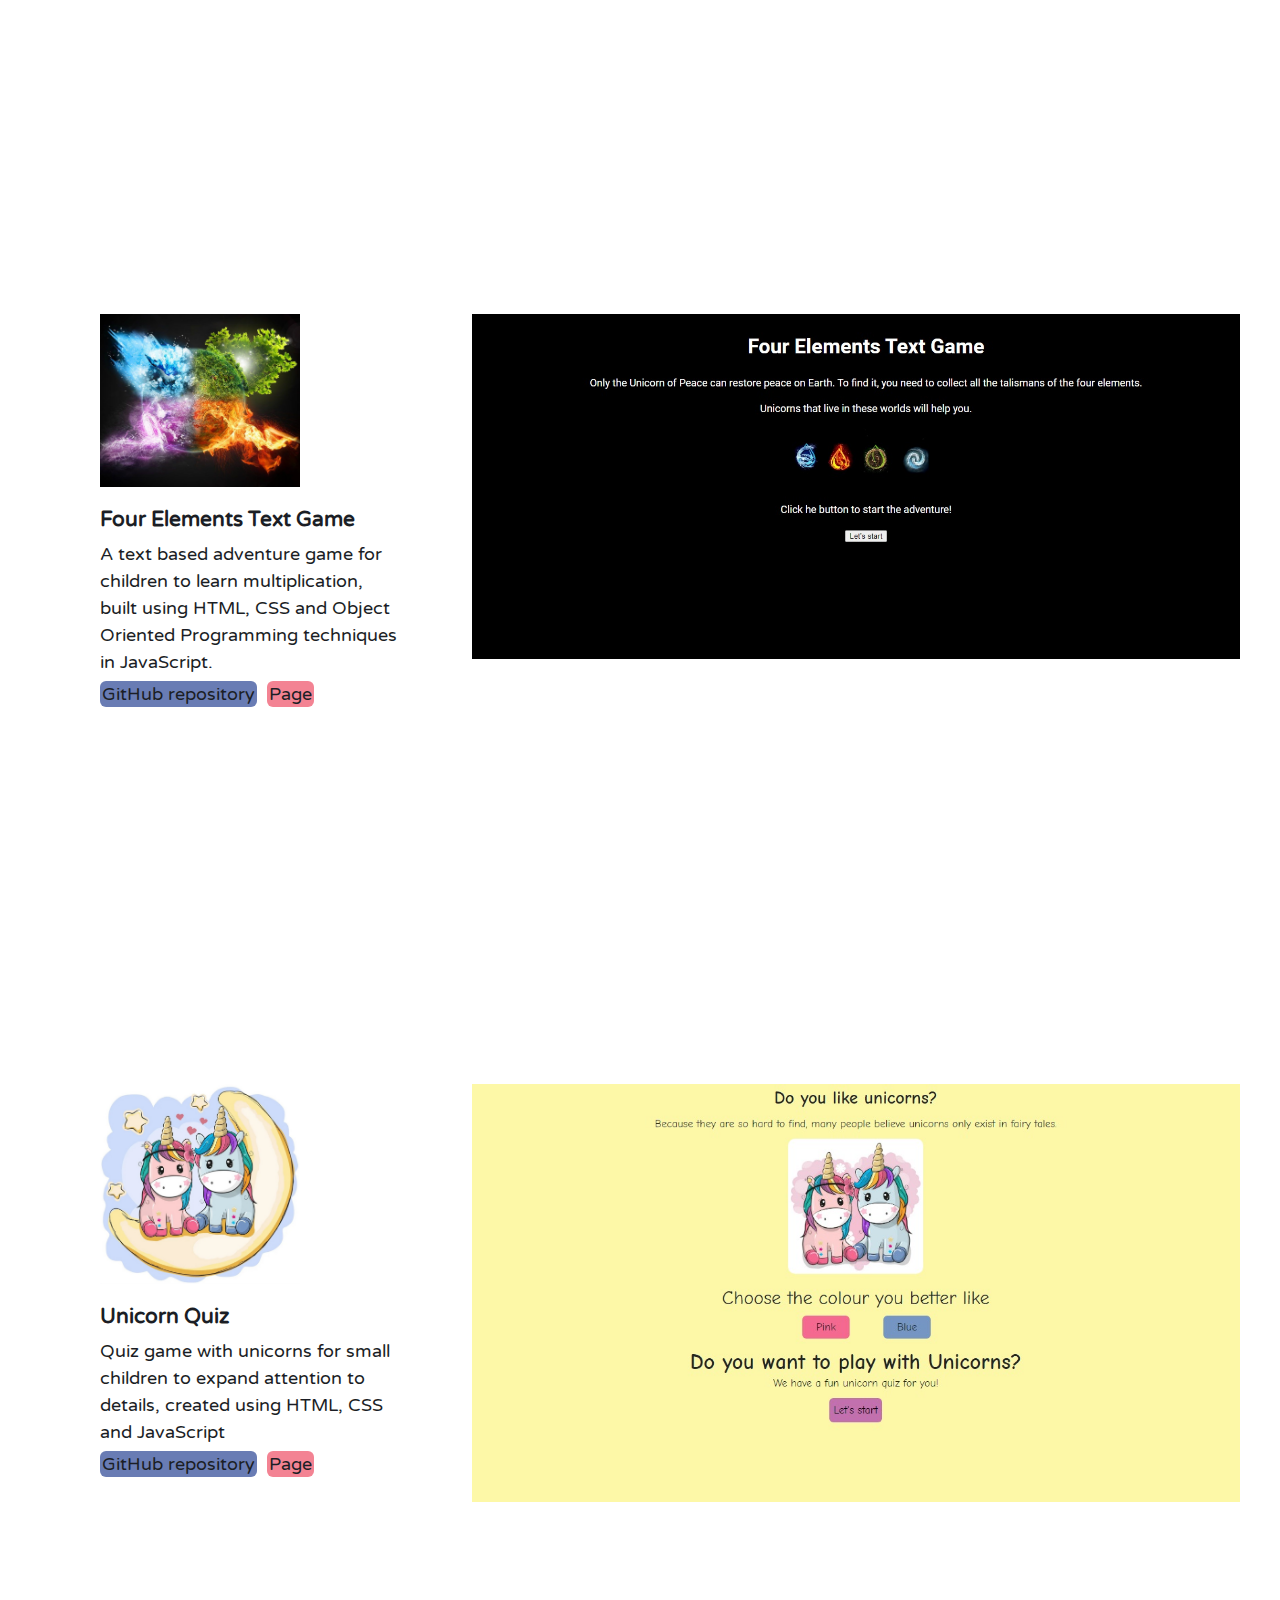
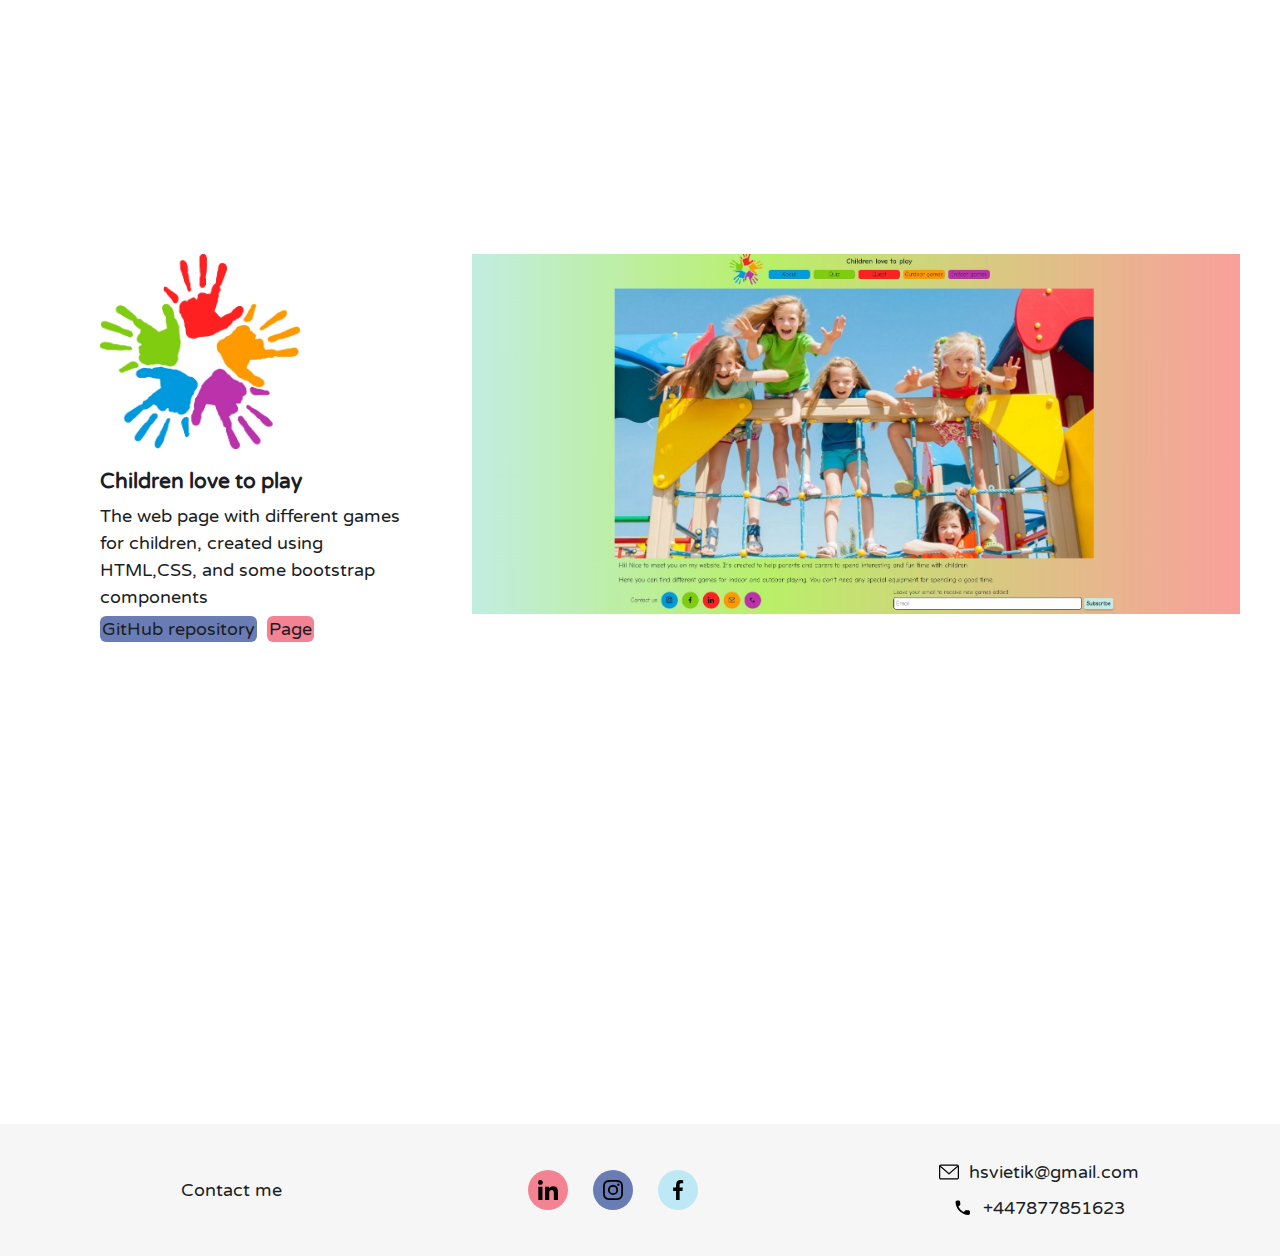
==== commit 6cf68775: "some new projects added" ====
--- a/index.html
+++ b/index.html
@@ -11,7 +11,7 @@
       rel="stylesheet"
     />
     <link rel="stylesheet" href="./styles/styles.css" />
-    <link rel="icon" href="/images/favicon.ico" type="image/x-icon">
+    <link rel="icon" href="./images/favicon.ico" type="image/x-icon" />
     <title>HS Portfolio</title>
   </head>
   <body>
@@ -38,7 +38,7 @@
                 <li class="header-item display">
                   <a
                     data-goto=".page-about"
-                    class="header-link  link"
+                    class="header-link link"
                     href="#about"
                     >About</a
                   >
@@ -126,7 +126,38 @@
             <h3>Key skills:</h3>
             <ul class="skills-list list">
               <li class="skills-item">
-                <p class="skills-text">Beginner in HTML, CSS, JavaScript</p>
+                <p class="skills-text">Core HTML, CSS, JavaScript knowledge</p>
+              </li>
+              <li class="skills-item">
+                <p class="skills-text">
+                  Full Stack Developer with experience of React
+                </p>
+              </li>
+              <li class="skills-item">
+                <p class="skills-text">3rd Party API's</p>
+              </li>
+              <li class="skills-item">
+                <p class="skills-text">Version control (git and GitHub)</p>
+              </li>
+              <li class="skills-item">
+                <p class="skills-text">Experience completing code reviews</p>
+              </li>
+              <li class="skills-item">
+                <p class="skills-text">Excellent troubleshooting skills</p>
+              </li>
+              <li class="skills-item">
+                <p class="skills-text">
+                  Strong communication and organizational skills
+                </p>
+              </li>
+              <li class="skills-item">
+                <p class="skills-text">
+                  Agile methodologies (Sprints, Kanban, Stand-ups, etc.)
+                </p>
+              </li>
+
+              <li class="skills-item">
+                <p class="skills-text">Commercial awareness</p>
               </li>
               <li class="skills-item">
                 <p class="skills-text">Good self-learning skills</p>
@@ -137,24 +168,34 @@
               <li class="skills-item">
                 <p class="skills-text">Highly responsible</p>
               </li>
-              <li class="skills-item">
-                <p class="skills-text">
-                  High level of communicational and organizational skills
-                </p>
-              </li>
             </ul>
-            <h3>Education in software developing:</h3>
+            <h3>Education:</h3>
             <ul class="education-list list">
               <li class="education-item">
                 <p class="education-text">
-                  09/2022 - present time - online course Web Development
-                  Bootcamp (JavaScript) The Developer Academy, UK
+                  09/2022 - 12/2022 - Web Development Bootcamp (JavaScript) The
+                  Developer Academy, UK
                 </p>
               </li>
               <li class="education-item">
                 <p class="education-text">
-                  06/2022 - present time - online courses Full Stack Developer
-                  (HTML, CSS, JavaScript), Ukraine
+                  06/2022 - present time - Full Stack Developer (HTML, CSS,
+                  JavaScript), GoIT, Ukraine
+                </p>
+              </li>
+              <li class="education-item">
+                <p class="education-text">
+                  09/2004 - 02/2006 V. N. Karazin Kharkiv National University,
+                  Ukraine, <br />
+                  faculty of Economics, specialty administrative management,
+                  master's degree
+                </p>
+              </li>
+              <li class="education-item">
+                <p class="education-text">
+                  09/2000 - 06/2005 V. N. Karazin Kharkiv National University,
+                  Ukraine, <br />
+                  faculty of Psychology, Master's degree (with honours)
                 </p>
               </li>
             </ul>
@@ -181,76 +222,197 @@
             <ul class="portfolio-list list">
               <li class="portfolio-item">
                 <div class="example-description">
-                  <a
-                    class="link"
-                    href="https://hsvietik.github.io/weather/"
-                    target="_blank"
-                    rel="noopener noreferrer"
-                    ><img
-                      src="./images/weather.jpg"
-                      alt="weather"
-                      width="200"
-                  /></a>
-                  <a
-                    class="link"
-                    href="https://hsvietik.github.io/weather/"
-                    target="_blank"
-                    rel="noopener noreferrer"
-                    ><h3>Weather App</h3></a
-                  >
+                  <img
+                    src="./images/logo-carnival.jpg"
+                    alt="Stannington carnival"
+                    width="200"
+                  />
+                  <h3>Stannington Carnival Booking</h3>
                   <p class="example-text">
-                    Weather forecast app showes weather for 5 days, using React and OpenWeather API to recieve forecast information
+                    Full stack project for real client, Stannington Carnival,
+                    with stall-booking functionality made with React, CSS,
+                    MongoDB, and agile team management
                   </p>
-                  <a
-                    class="repo-link link accent blue"
-                    href="https://github.com/hsvietik/weather"
-                    target="_blank"
-                    rel="noopener noreferrer"
-                    >GitHub repository</a
-                  >
+                  <ul class="example-link-list list">
+                    <li>
+                      <a
+                        class="repo-link link accent blue"
+                        href="https://github.com/hsvietik/carnival_backend"
+                        target="_blank"
+                        rel="noopener noreferrer"
+                        >GitHub backend repository</a
+                      >
+                    </li>
+                    <li>
+                      <a
+                        class="repo-link link accent light-blue"
+                        href="https://github.com/hsvietik/carnival_frontend"
+                        target="_blank"
+                        rel="noopener noreferrer"
+                        >GitHub frontend repository</a
+                      >
+                    </li>
+                    <li class="inline">
+                      <a
+                        class="repo-link link accent pink"
+                        href="https://www.loom.com/share/8bc13b63ec624d57bf209ea983360b7f"
+                        target="_blank"
+                        rel="noopener noreferrer"
+                        >Video guide</a
+                      >
+                    </li>
+                    <li class="inline">
+                      <a
+                        class="repo-link link accent light-pink"
+                        href="https://carnival-booking.onrender.com/"
+                        target="_blank"
+                        rel="noopener noreferrer"
+                        >Page</a
+                      >
+                    </li>
+                  </ul>
                 </div>
                 <a
                   class="link"
-                  href="https://hsvietik.github.io/unicorn-text-game/"
+                  href="https://carnival-booking.onrender.com/"
+                  target="_blank"
+                  rel="noopener noreferrer"
+                  ><img
+                    class="full-img"
+                    src="./images/Carnival-app.jpg"
+                    alt="Stannington Carnival Booking"
+                    width="800"
+                /></a>
+              </li>
+              <li class="portfolio-item">
+                <div class="example-description">
+                  <img
+                    src="./images/augb-logo.jpg"
+                    alt="augb-logo"
+                    width="200"
+                  />
+                  <h3>Events App</h3>
+                  <p class="example-text">
+                    Full-stack project to manage events provided by Association
+                    of Ukrainians in Great Britain - Sheffield Branch, built
+                    with React, CSS and MongoDB
+                  </p>
+                  <ul class="example-link-list list">
+                    <li>
+                      <a
+                        class="repo-link link accent blue"
+                        href="https://github.com/hsvietik/events-backend"
+                        target="_blank"
+                        rel="noopener noreferrer"
+                        >GitHub backend repository</a
+                      >
+                    </li>
+                    <li>
+                      <a
+                        class="repo-link link accent light-blue"
+                        href="https://github.com/hsvietik/events-frontend"
+                        target="_blank"
+                        rel="noopener noreferrer"
+                        >GitHub frontend repository</a
+                      >
+                    </li>
+                    <li>
+                      <!-- <a
+                        class="repo-link link accent pink"
+                        href="https://hsvietik.github.io/weather/"
+                        target="_blank"
+                        rel="noopener noreferrer"
+                        >Page</a
+                      > -->
+                    </li>
+                  </ul>
+                </div>
+                <a
+                  class="link"
+                  href="#"
+                  target="_blank"
+                  rel="noopener noreferrer"
+                  ><img
+                    class="full-img"
+                    src="./images/Events-app.jpg"
+                    alt="four elements text game"
+                    width="800"
+                /></a>
+              </li>
+              <li class="portfolio-item">
+                <div class="example-description">
+                  <img src="./images/weather.jpg" alt="weather" width="200" />
+                  <h3>Weather App</h3>
+                  <p class="example-text">
+                    Single Page App to show weather for 5 days in Sheffield,
+                    built using React, SASS, OpenWeather API
+                  </p>
+                  <ul class="example-link-list list">
+                    <li>
+                      <a
+                        class="repo-link link accent blue"
+                        href="https://github.com/hsvietik/weather"
+                        target="_blank"
+                        rel="noopener noreferrer"
+                        >GitHub repository</a
+                      >
+                    </li>
+                    <li>
+                      <a
+                        class="repo-link link accent pink"
+                        href="https://hsvietik.github.io/weather/"
+                        target="_blank"
+                        rel="noopener noreferrer"
+                        >Page</a
+                      >
+                    </li>
+                  </ul>
+                </div>
+                <a
+                  class="link"
+                  href="https://hsvietik.github.io/weather/"
                   target="_blank"
                   rel="noopener noreferrer"
                   ><img
                     class="full-img"
                     src="./images/weather-app.jpg"
-                    alt="four elements text game"
+                    alt="Weather App"
                     width="800"
                 /></a>
               </li>
               <li class="portfolio-item">
                 <div class="example-description">
-                  <a
-                    class="link"
-                    href="https://hsvietik.github.io/unicorn-text-game/"
-                    target="_blank"
-                    rel="noopener noreferrer"
-                    ><img
-                      src="./images/four-elements.jpg"
-                      alt="four elements world"
-                      width="200"
-                  /></a>
-                  <a
-                    class="link"
-                    href="https://hsvietik.github.io/unicorn-text-game/"
-                    target="_blank"
-                    rel="noopener noreferrer"
-                    ><h3>Four Elements Text Game</h3></a
-                  >
+                  <img
+                    src="./images/four-elements.jpg"
+                    alt="four elements world"
+                    width="200"
+                  />
+                  <h3>Four Elements Text Game</h3>
                   <p class="example-text">
-                    I created this game to practice with JavaScript objects in
-                    Object Oriented Programming JavaScript
+                    A text based adventure game for children to learn
+                    multiplication, built using HTML, CSS and Object Oriented
+                    Programming techniques in JavaScript.
                   </p>
-                  <a
-                    class="repo-link link accent blue"
-                    href="https://github.com/hsvietik/unicorn-text-game"
-                    target="_blank"
-                    rel="noopener noreferrer"
-                    >GitHub repository</a
-                  >
+                  <ul class="example-link-list list">
+                    <li>
+                      <a
+                        class="repo-link link accent blue"
+                        href="https://github.com/hsvietik/unicorn-text-game"
+                        target="_blank"
+                        rel="noopener noreferrer"
+                        >GitHub repository</a
+                      >
+                    </li>
+                    <li>
+                      <a
+                        class="repo-link link accent pink"
+                        href="https://hsvietik.github.io/unicorn-text-game/"
+                        target="_blank"
+                        rel="noopener noreferrer"
+                        >Page</a
+                      >
+                    </li>
+                  </ul>
                 </div>
                 <a
                   class="link"
@@ -266,33 +428,36 @@
               </li>
               <li class="portfolio-item">
                 <div class="example-description">
-                  <a
-                    class="link"
-                    href="https://hsvietik.github.io/unicorn-challenge/"
-                    target="_blank"
-                    rel="noopener noreferrer"
-                    ><img
-                      src="./images/cute-unicorns.jpg"
-                      alt="cute unicorns"
-                      width="200"
-                  /></a>
-                  <a
-                    class="link"
-                    href="https://hsvietik.github.io/unicorn-challenge/"
-                    target="_blank"
-                    rel="noopener noreferrer"
-                    ><h3>Unicorn Quiz</h3></a
-                  >
+                  <img
+                    src="./images/cute-unicorns.jpg"
+                    alt="cute unicorns"
+                    width="200"
+                  />
+                  <h3>Unicorn Quiz</h3>
                   <p class="example-text">
-                    This project is to make a quiz page using JavaScript
+                    Quiz game with unicorns for small children to expand
+                    attention to details, created using HTML, CSS and JavaScript
                   </p>
-                  <a
-                    class="repo-link link accent pink"
-                    href="https://github.com/hsvietik/unicorn-challenge"
-                    target="_blank"
-                    rel="noopener noreferrer"
-                    >GitHub repository</a
-                  >
+                  <ul class="example-link-list list">
+                    <li>
+                      <a
+                        class="repo-link link accent blue"
+                        href="https://github.com/hsvietik/unicorn-challenge"
+                        target="_blank"
+                        rel="noopener noreferrer"
+                        >GitHub repository</a
+                      >
+                    </li>
+                    <li>
+                      <a
+                        class="repo-link link accent pink"
+                        href="https://hsvietik.github.io/unicorn-challenge/"
+                        target="_blank"
+                        rel="noopener noreferrer"
+                        >Page</a
+                      >
+                    </li>
+                  </ul>
                 </div>
                 <a
                   class="link"
@@ -308,34 +473,36 @@
               </li>
               <li class="portfolio-item">
                 <div class="example-description">
-                  <a
-                    class="link"
-                    href="https://hsvietik.github.io/hobby-website/"
-                    target="_blank"
-                    rel="noopener noreferrer"
-                    ><img
-                      src="./images/palms.jpg"
-                      alt="children palms"
-                      width="200"
-                  /></a>
-                  <a
-                    class="link"
-                    href="https://hsvietik.github.io/hobby-website/"
-                    target="_blank"
-                    rel="noopener noreferrer"
-                    ><h3>Hobby Website</h3></a
-                  >
+                  <img
+                    src="./images/palms.jpg"
+                    alt="children palms"
+                    width="200"
+                  />
+                  <h3>Children love to play</h3>
                   <p class="example-text">
-                    The web page created using HTML and CSS, bootstrap for the
-                    site layout and additional elements
+                    The web page with different games for children, created
+                    using HTML,CSS, and some bootstrap components
                   </p>
-                  <a
-                    class="repo-link link accent light-blue"
-                    href="https://github.com/hsvietik/hobby-website"
-                    target="_blank"
-                    rel="noopener noreferrer"
-                    >GitHub repository</a
-                  >
+                  <ul class="example-link-list list">
+                    <li>
+                      <a
+                        class="repo-link link accent blue"
+                        href="https://github.com/hsvietik/hobby-website"
+                        target="_blank"
+                        rel="noopener noreferrer"
+                        >GitHub repository</a
+                      >
+                    </li>
+                    <li>
+                      <a
+                        class="repo-link link accent pink"
+                        href="https://hsvietik.github.io/hobby-website/"
+                        target="_blank"
+                        rel="noopener noreferrer"
+                        >Page</a
+                      >
+                    </li>
+                  </ul>
                 </div>
                 <a
                   class="link"
@@ -419,7 +586,7 @@
       </main>
     </div>
     <footer class="footer">
-      <p class="footer-text">Copyright <span>&#169 </span> 2022 Hanna Svietik</p>
+      <!-- <p class="footer-text">Copyright <span>&#169 </span> 2023 Hanna Svietik</p> -->
     </footer>
     <script src="./script.js"></script>
   </body>
--- a/styles/styles.css
+++ b/styles/styles.css
@@ -2,6 +2,7 @@
   --color-pink: #fce3e6;
   --color-pink-accent: #f38393;
   --color-light-blue: #bee8f4;
+  --background-color-blue: #e9fefe;
   --color-blue: #697cb4;
   --color-blue-accent: #374890;
   --color-white: #ffffff;
@@ -40,6 +41,9 @@
 .light-blue {
   background-color: var(--color-light-blue);
 }
+.background-blue {
+  background-color: var(--background-color-blue);
+}
 .blue {
   background-color: var(--color-blue);
 }
@@ -67,6 +71,9 @@
   list-style: none;
   padding: 0;
   margin: 0;
+}
+.inline {
+  display: inline;
 }
 .container {
   max-width: 1200px;
@@ -149,9 +156,8 @@
   margin-bottom: 15px;
 }
 
-.about-text {
-  margin-right: 50px;
-  width: 70%;
+.about-wrap {
+  width: 100%;
 }
 .about-img {
   display: block;
@@ -166,18 +172,21 @@
 .education-item {
   position: relative;
 }
-
+.education-item {
+  margin-bottom: 8px;
+}
 .skills-text::before,
 .education-text:before {
   content: "";
   position: absolute;
   left: -30px;
-  top: 50%;
-  transform: translateY(-50%);
+  top: 0.5em;
+  /* transform: translateY(-50%); */
   width: 20px;
   height: 20px;
   border-radius: 50%;
 }
+
 .skills-text::before {
   background-color: var(--color-blue-accent);
 }
@@ -193,13 +202,19 @@
   flex-direction: row;
   margin-bottom: 50px;
 }
-/* .portfolio-list:nth-child(2n) {
-  flex-direction: row-reverse;
-} */
 
 .example-text {
   line-height: 1.5;
   width: 300px;
+}
+.example-link-list {
+  display: flex;
+  flex-wrap: wrap;
+  justify-content: left;
+  max-width: 300px;
+}
+.repo-link {
+  margin: 0px 10px 8px 0px;
 }
 
 .full-img {
@@ -272,9 +287,17 @@
     padding: 70px;
     height: 80vh;
   }
+  .about-wrap {
+    width: 50%;
+    margin-right: 50px;
+  }
   .skills-container {
-    padding: 70px;
+    padding: 50px;
     height: 80vh;
+  }
+  .skills-list {
+    column-count: 2;
+    column-gap: 20px;
   }
   .portfolio-container {
     padding: 70px;
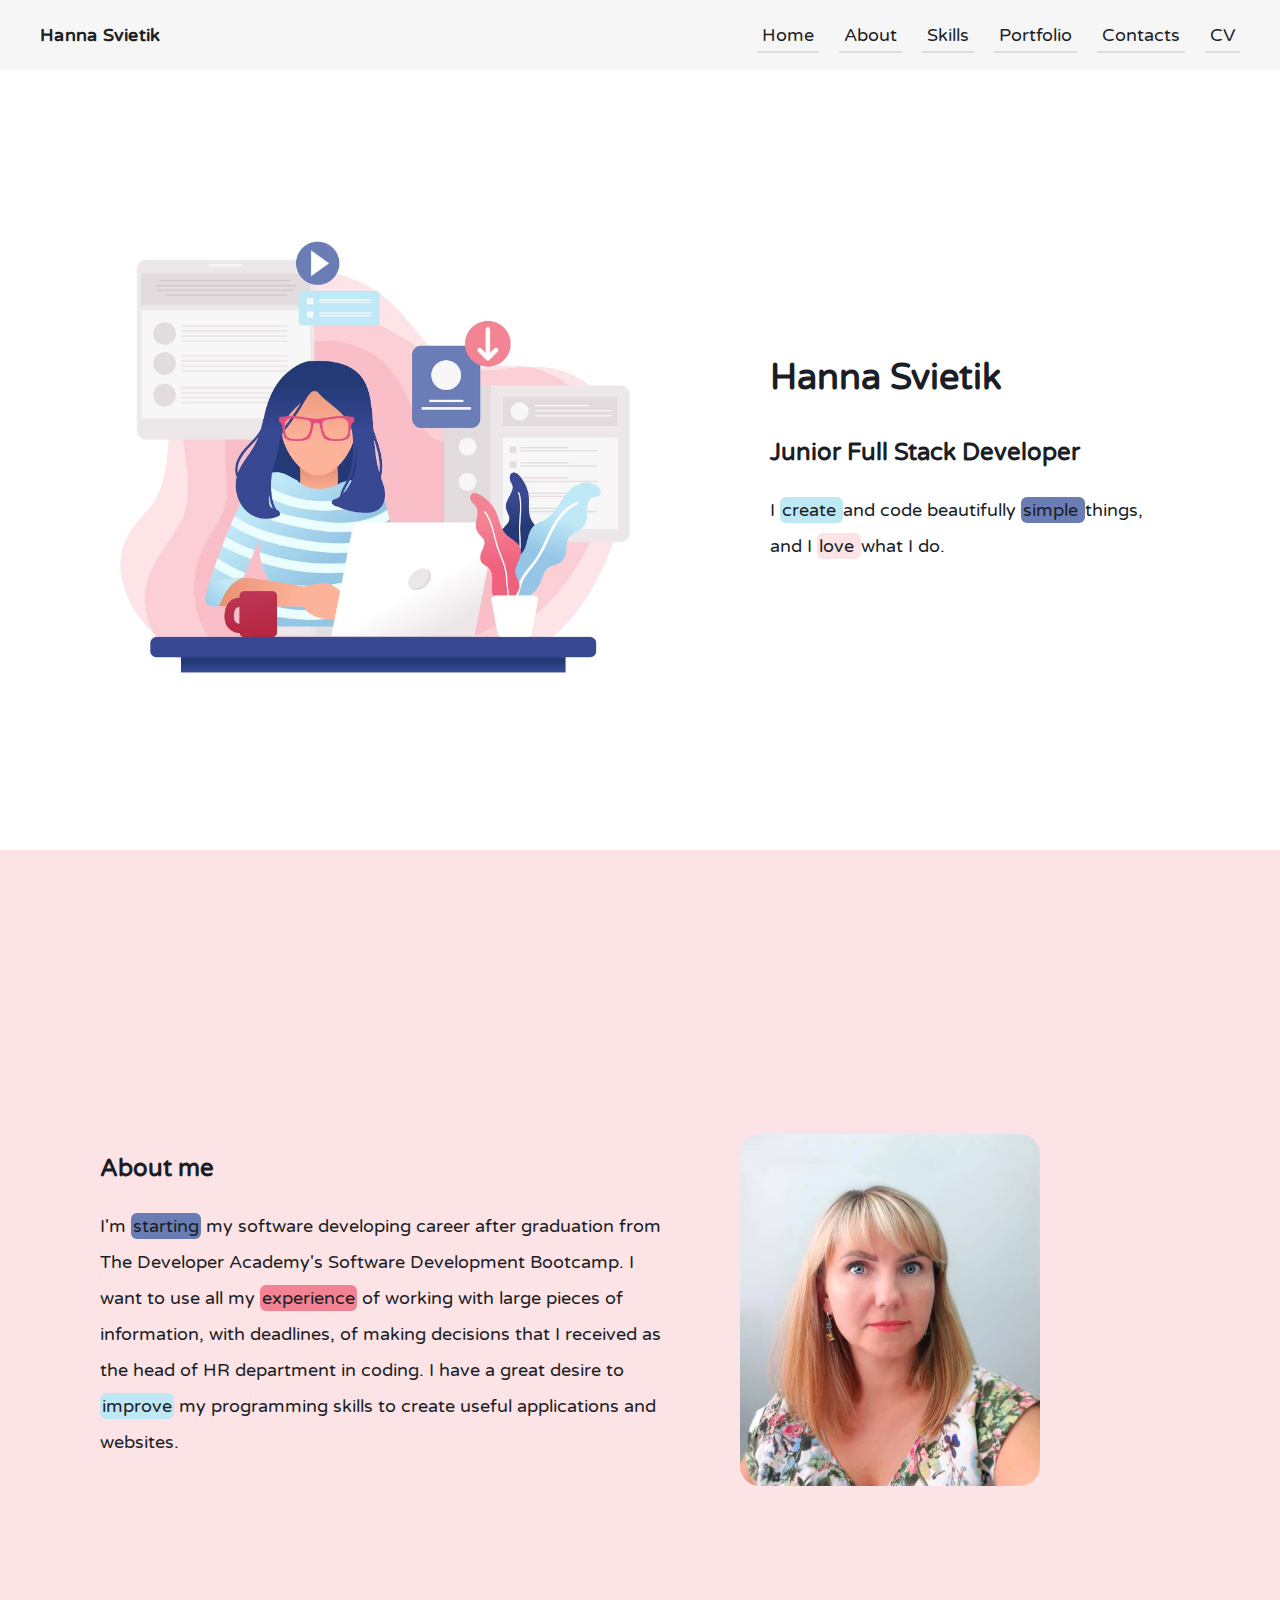
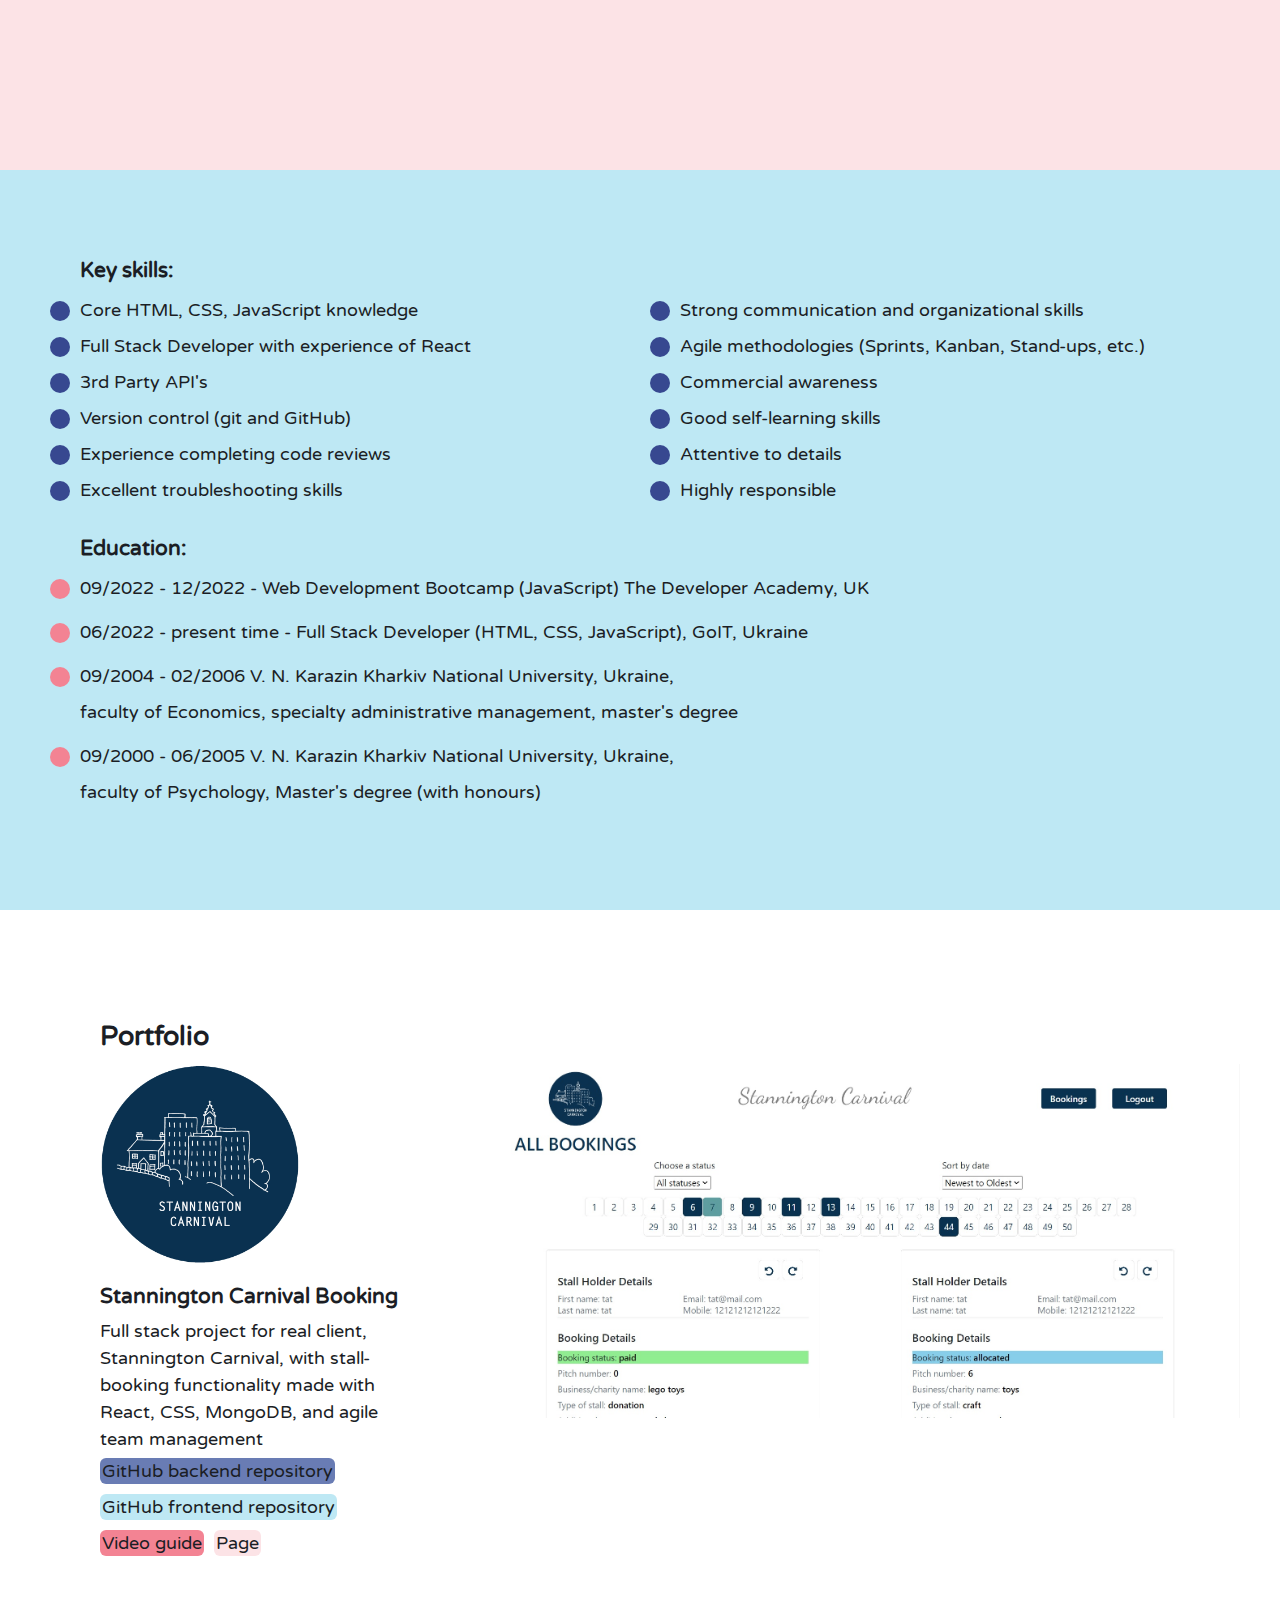
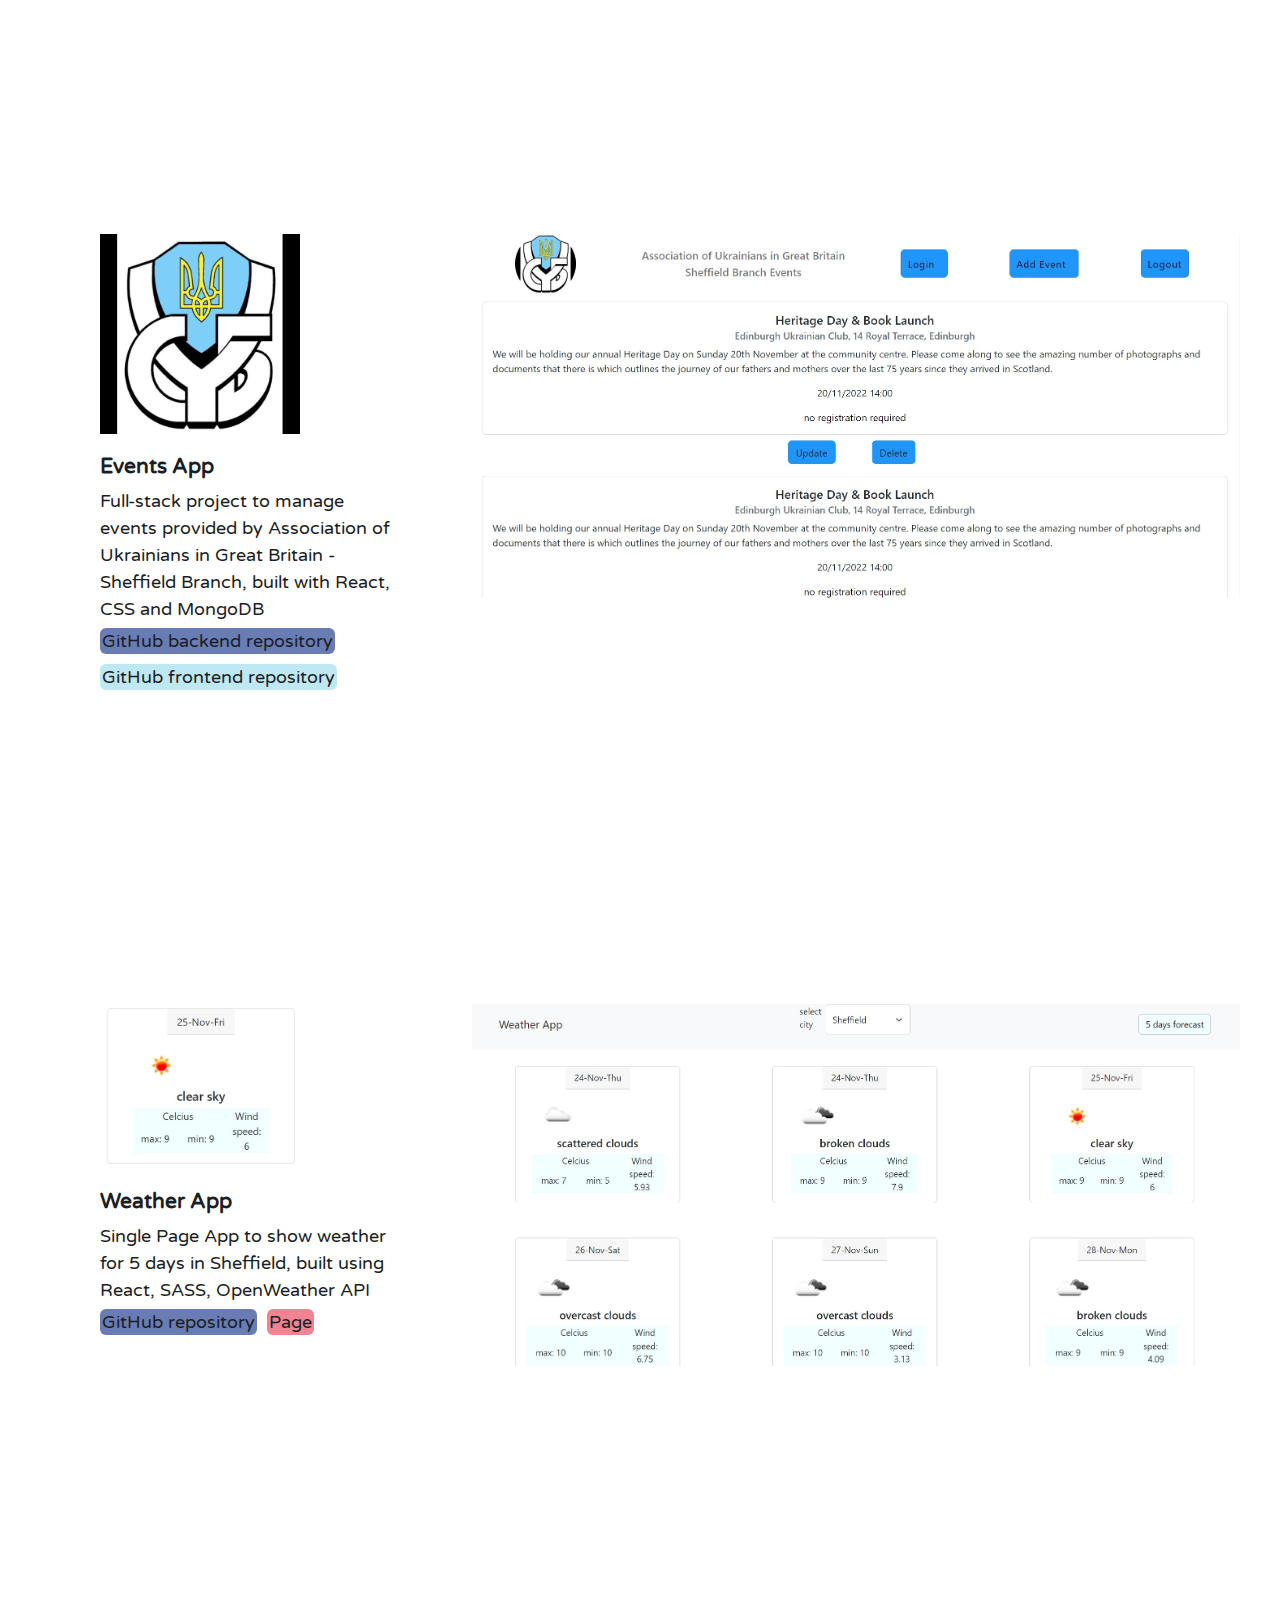
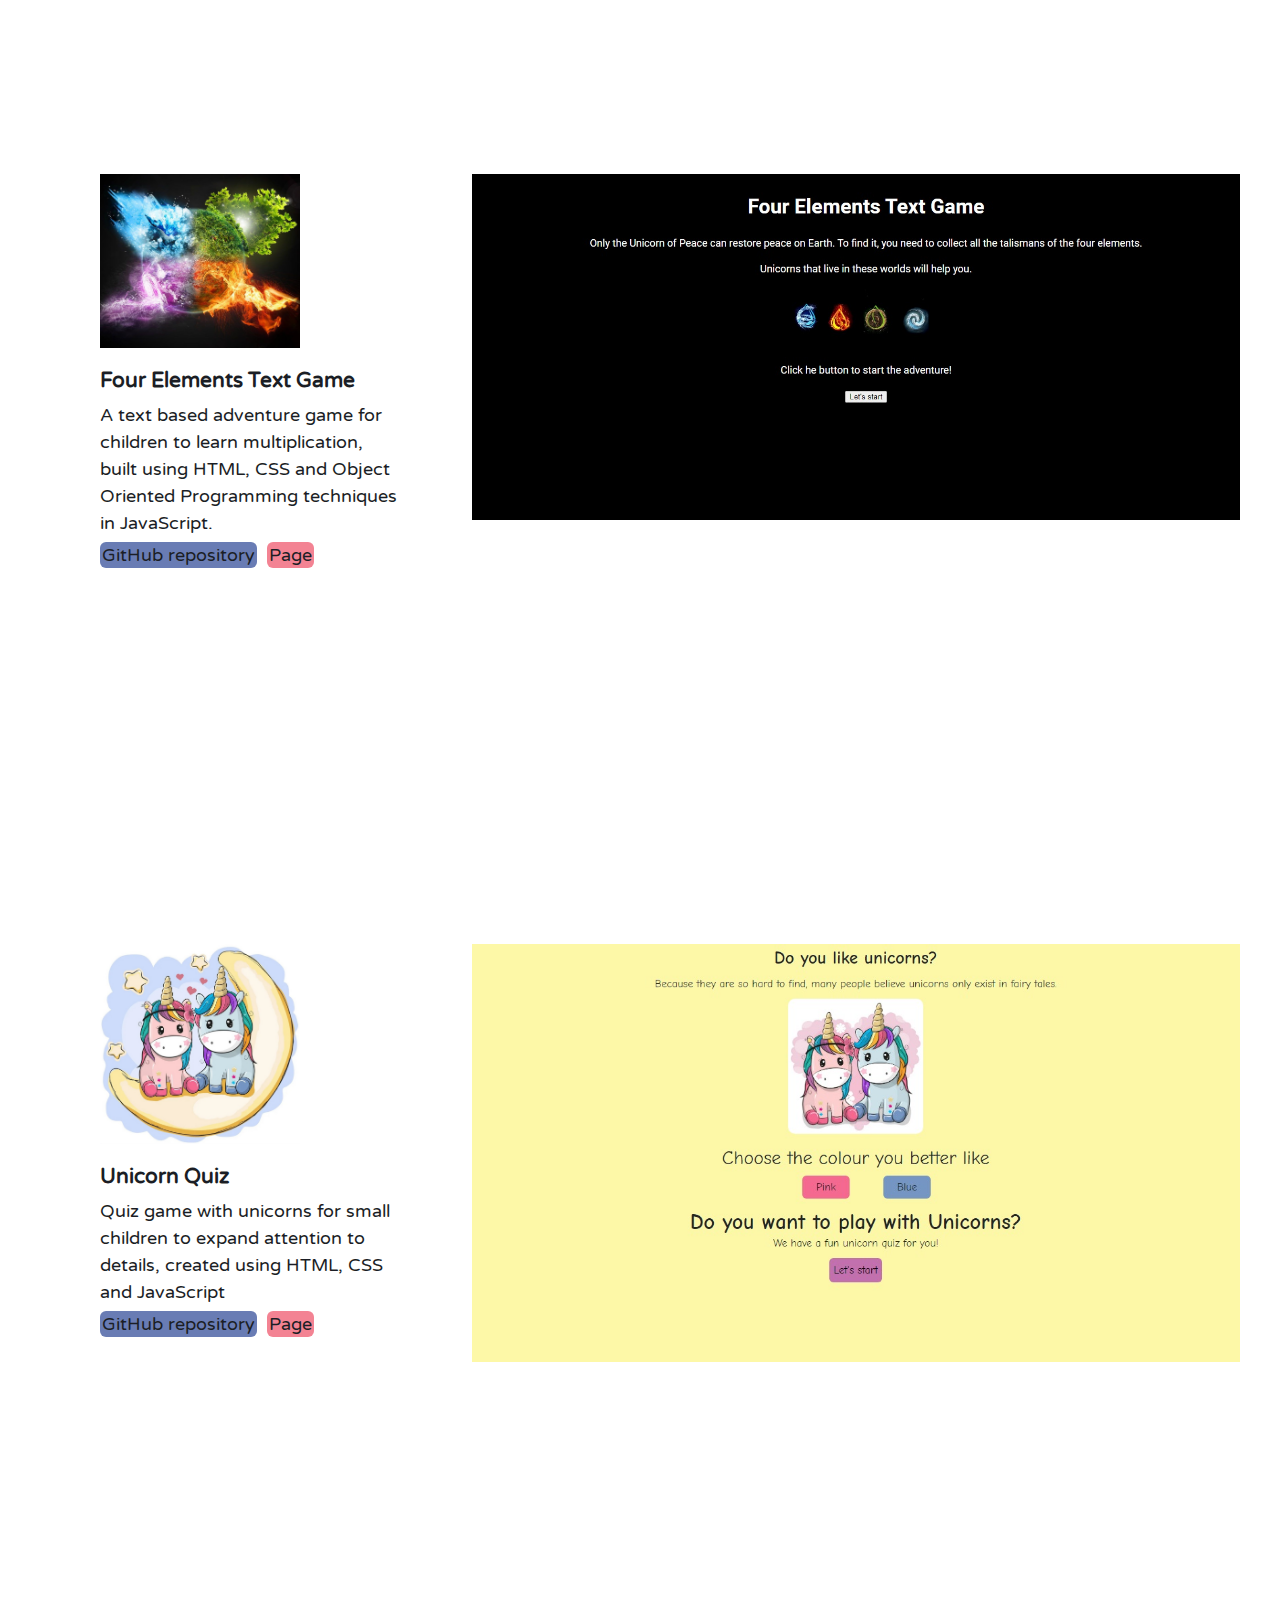
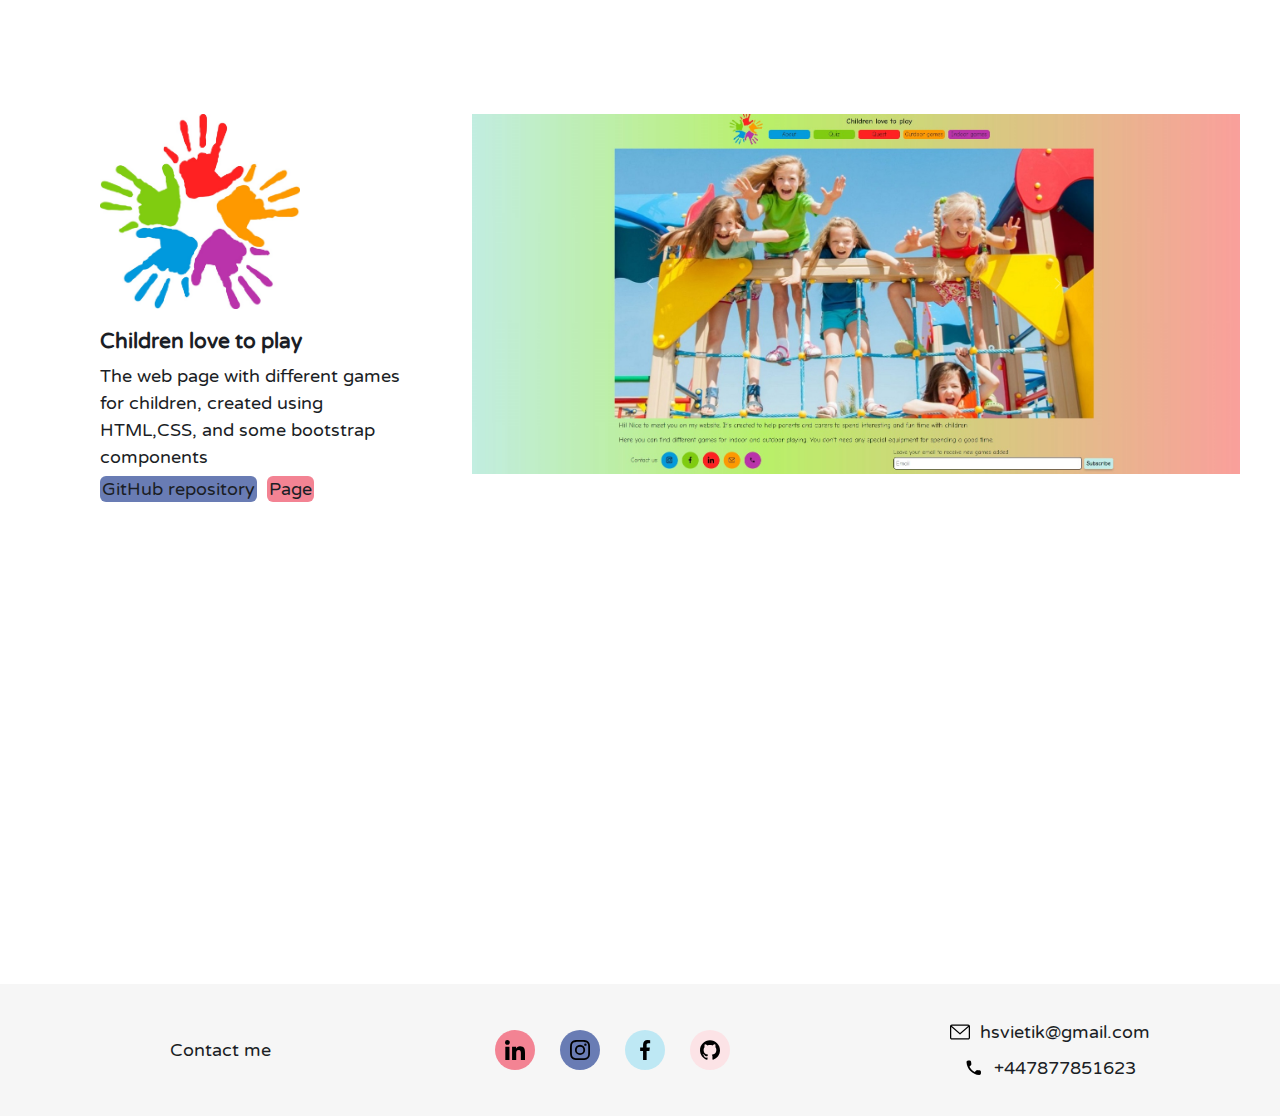
==== commit 2fded38b: "skills section height and contacts changed" ====
--- a/index.html
+++ b/index.html
@@ -200,7 +200,7 @@
               </li>
             </ul>
 
-            <p class="examples">
+            <!-- <p class="examples">
               Examples of my works are by link
               <a
                 href="https://github.com/hsvietik"
@@ -213,7 +213,7 @@
                 </svg>
                 https://github.com/hsvietik
               </a>
-            </p>
+            </p> -->
           </div>
         </section>
         <section class="page-section page-portfolio" id="portfolio">
@@ -523,7 +523,7 @@
           <div class="contacts container">
             <p class="contact-text">Contact me</p>
             <ul class="social-list list">
-              <li class="social-item pink linkedin">
+              <li class="social-item pink">
                 <a
                   href="https://www.linkedin.com/in/hsvietik/"
                   class="social-link link"
@@ -535,7 +535,7 @@
                   </svg>
                 </a>
               </li>
-              <li class="social-item blue intagram">
+              <li class="social-item blue">
                 <a
                   href="https://www.instagram.com/anna.svetik/"
                   class="social-link link"
@@ -547,7 +547,7 @@
                   </svg>
                 </a>
               </li>
-              <li class="social-item light-blue facebook">
+              <li class="social-item light-blue">
                 <a
                   href="https://www.facebook.com/annet.svetik"
                   class="social-link link"
@@ -556,6 +556,18 @@
                 >
                   <svg class="social-icon" width="20" height="20">
                     <use href="./images/icons.svg#icon-facebook"></use>
+                  </svg>
+                </a>
+              </li>
+              <li class="social-item light-pink">
+                <a
+                  href="https://github.com/hsvietik"
+                  class="social-link link"
+                  target="_blank"
+                  rel="noopener noreferrer"
+                >
+                  <svg class="social-icon" width="20" height="20">
+                    <use href="./images/icons.svg#icon-github"></use>
                   </svg>
                 </a>
               </li>
--- a/styles/styles.css
+++ b/styles/styles.css
@@ -293,7 +293,7 @@
   }
   .skills-container {
     padding: 50px;
-    height: 80vh;
+    /* height: 80vh; */
   }
   .skills-list {
     column-count: 2;
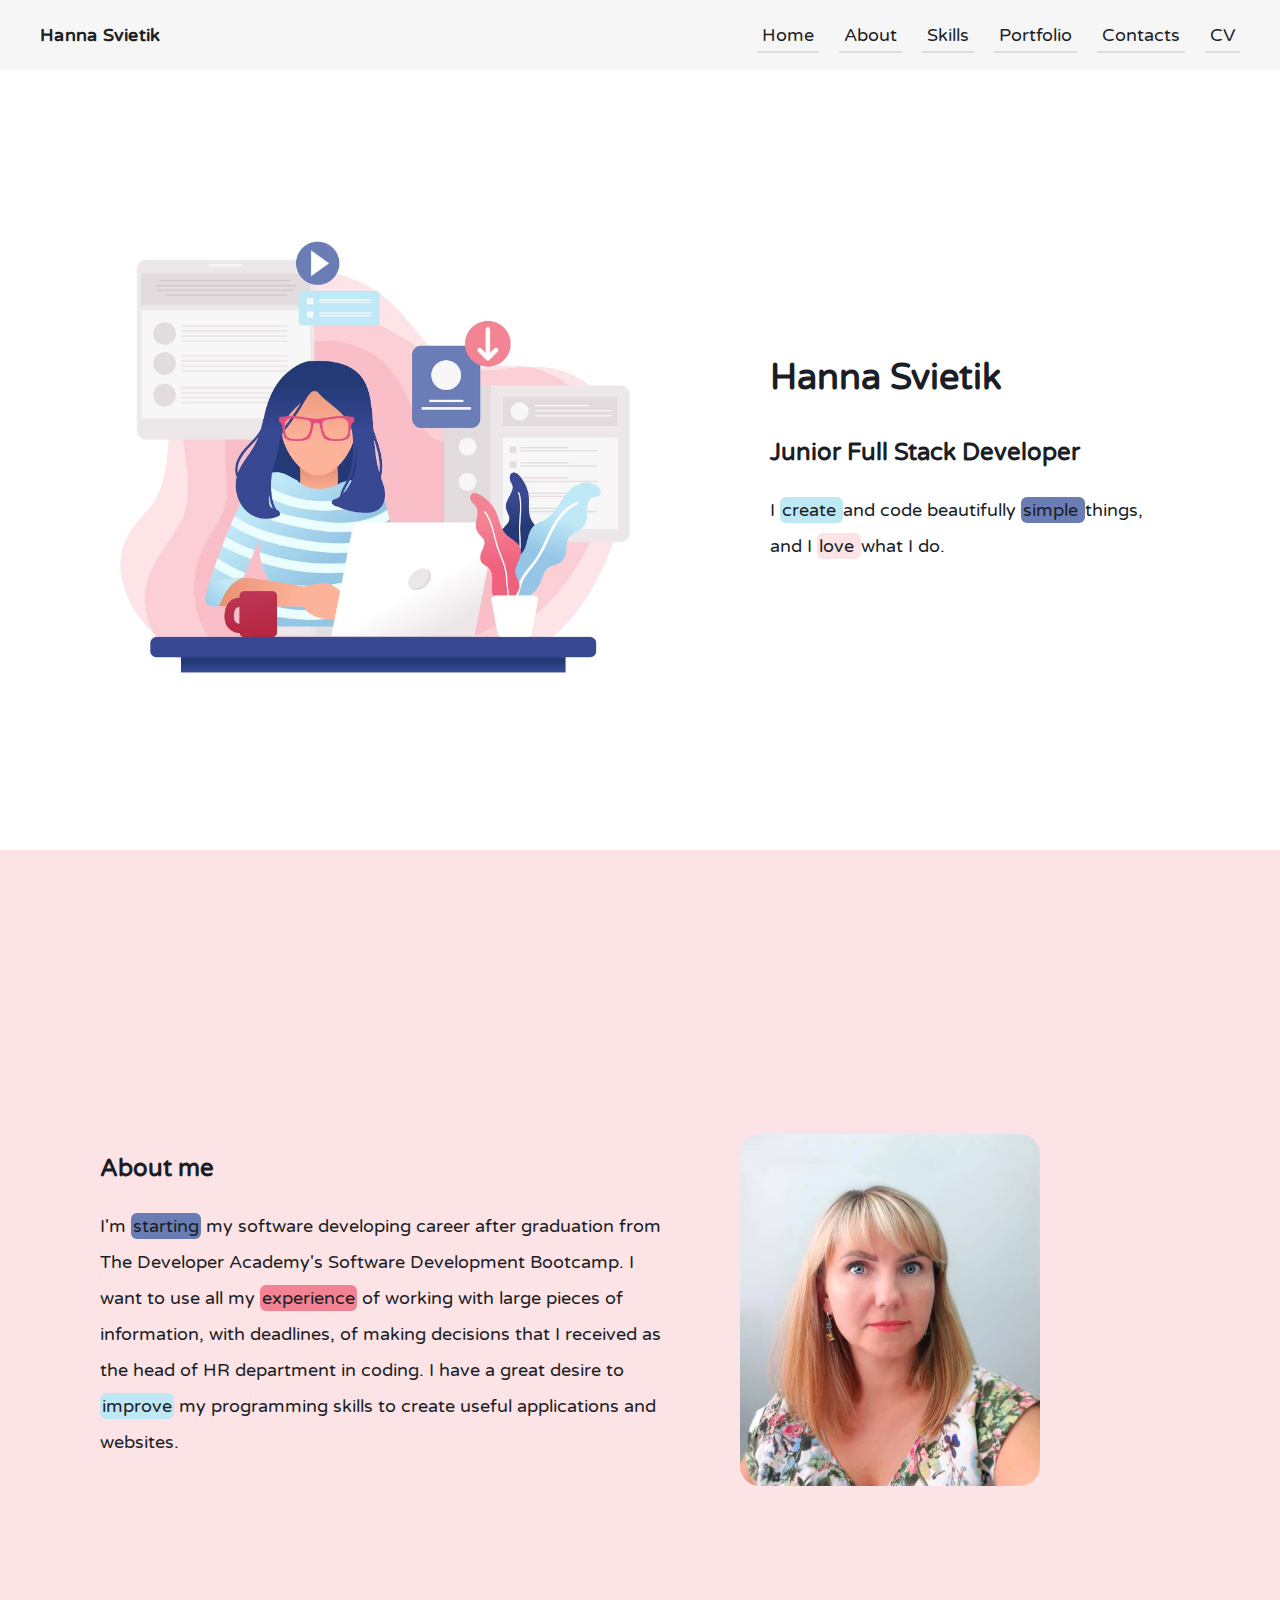
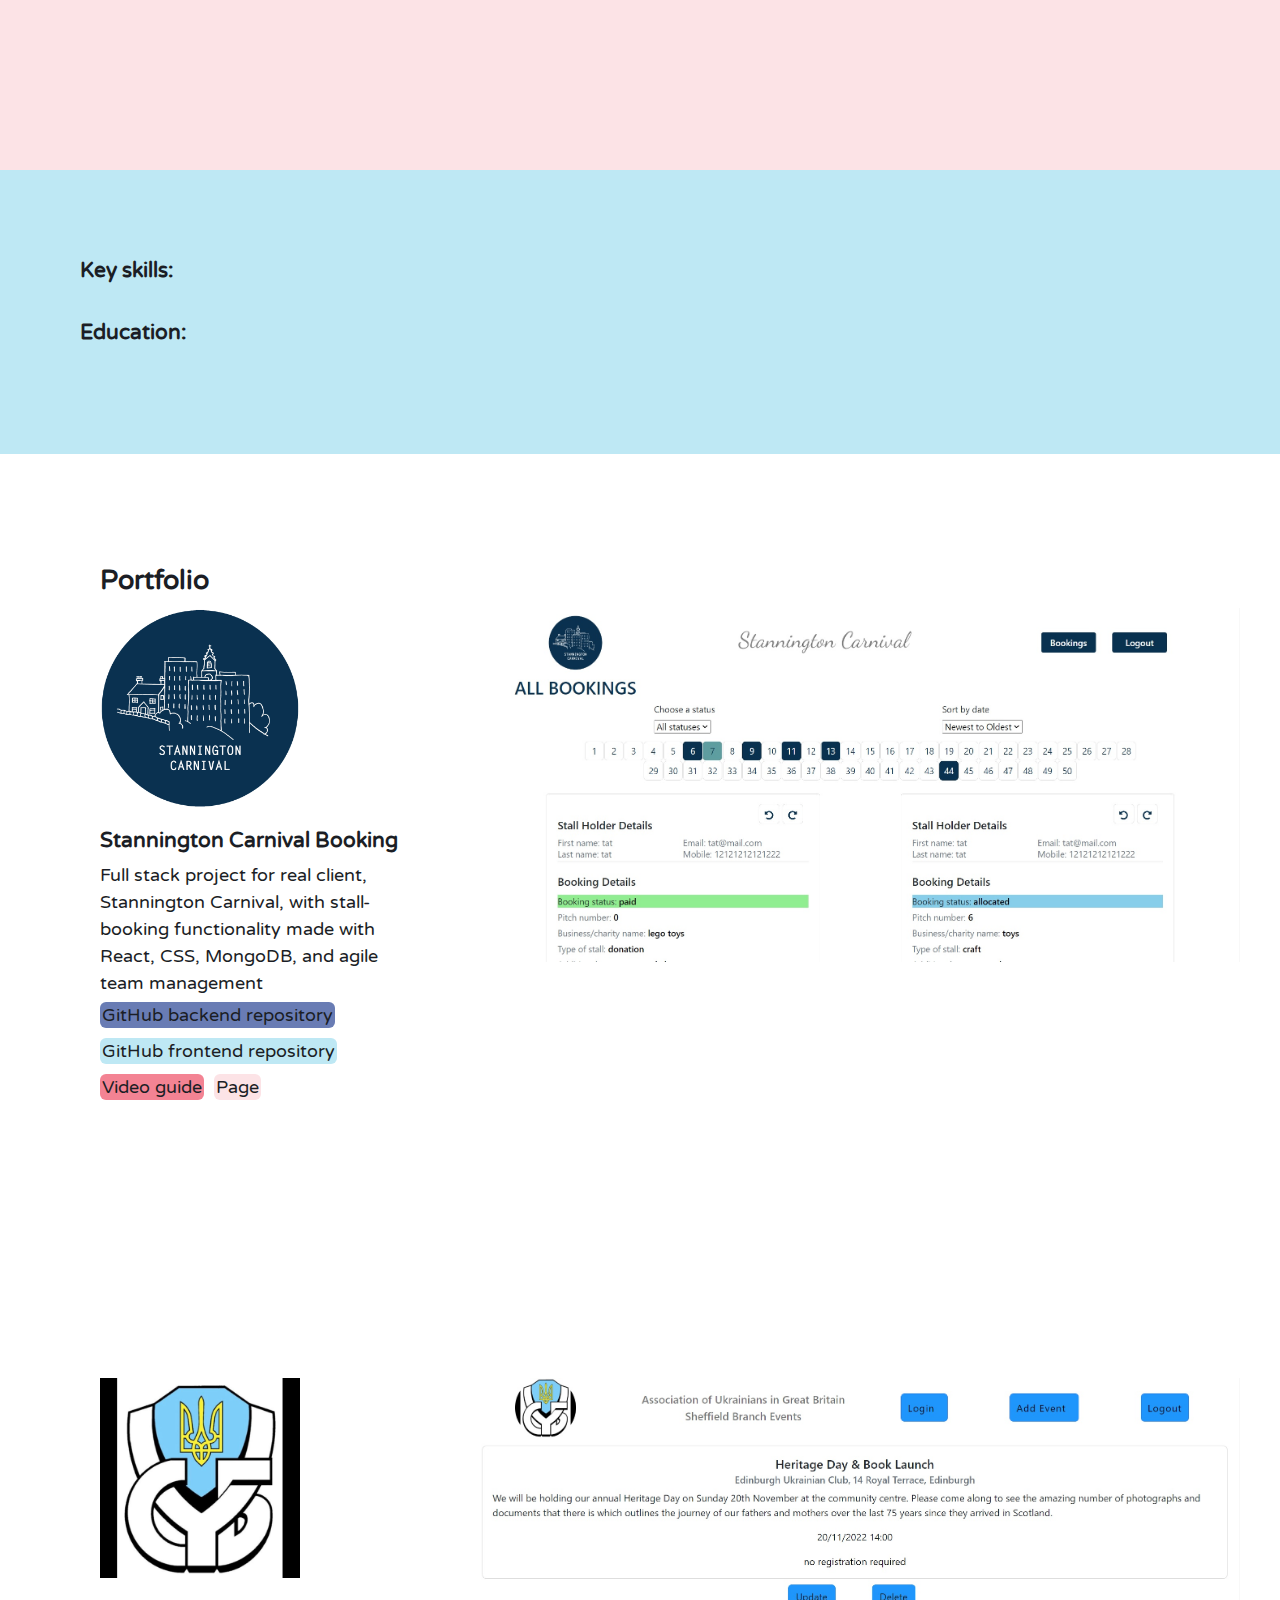
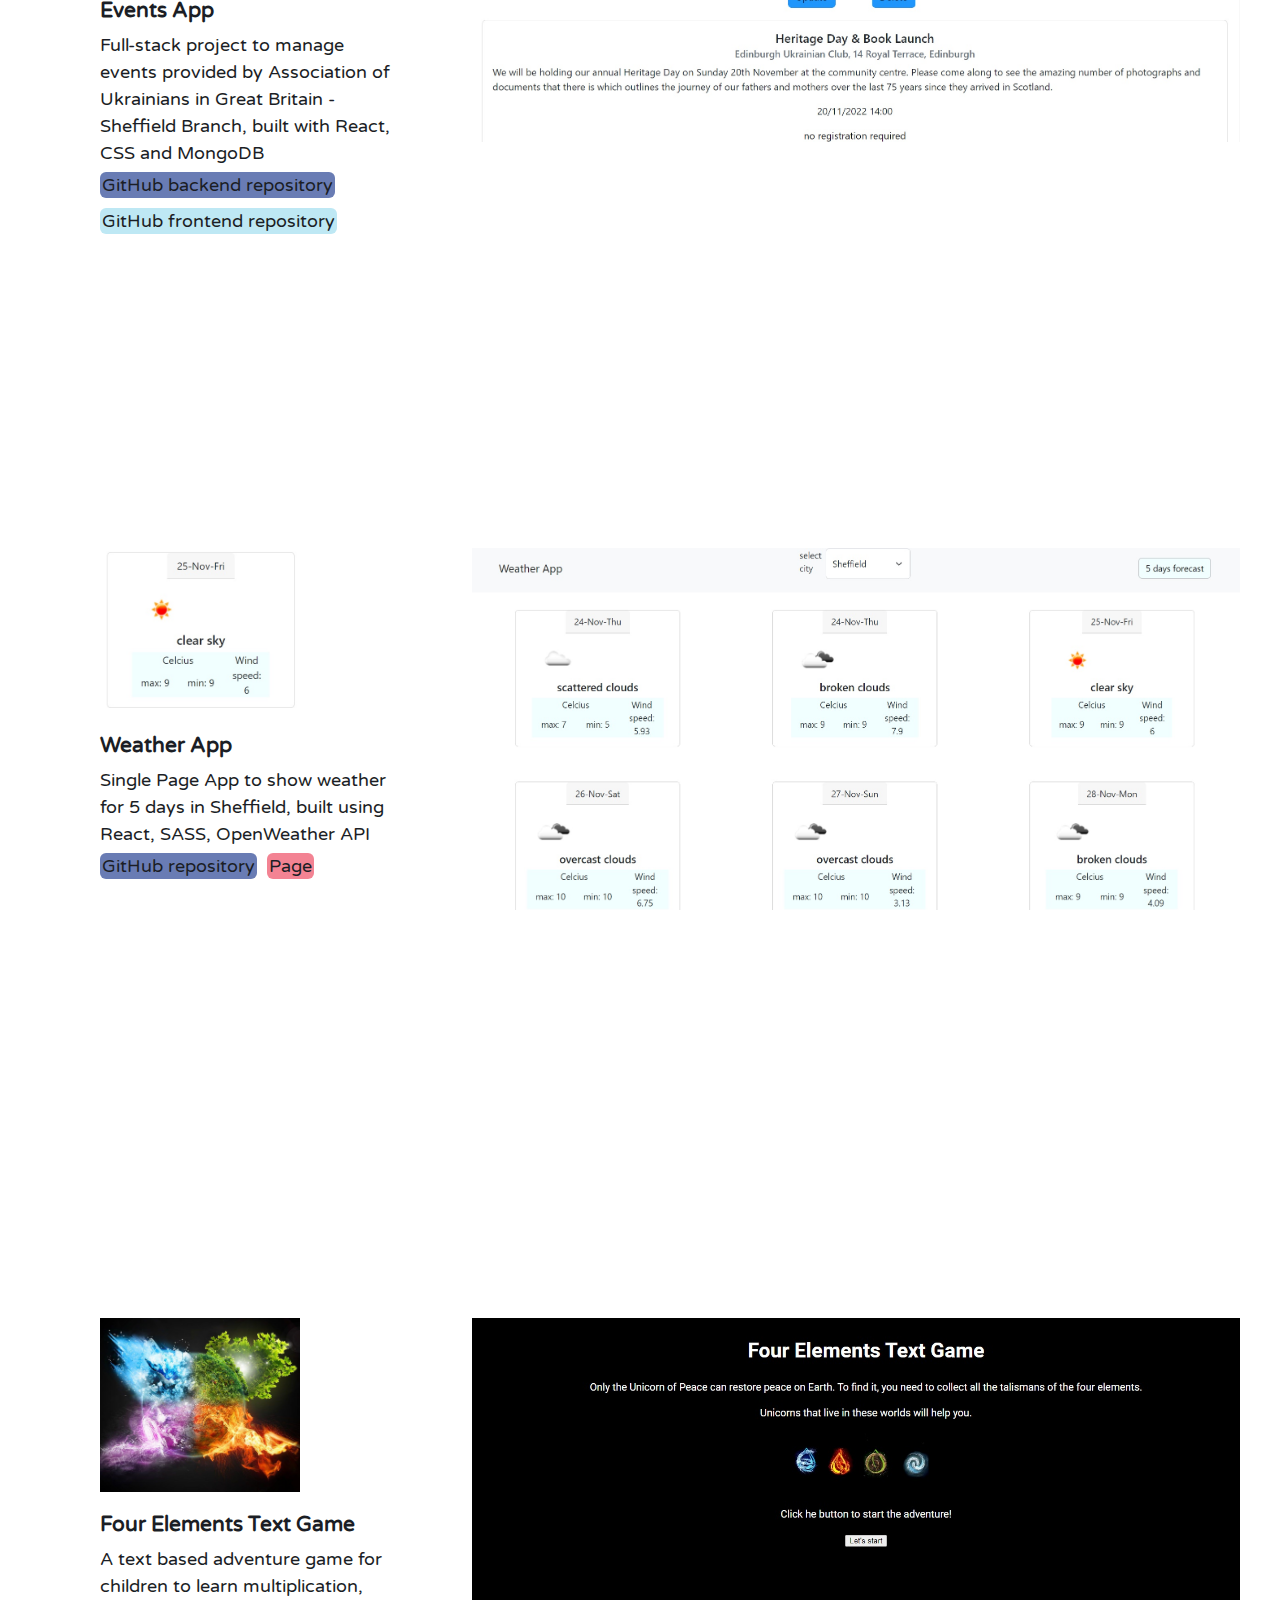
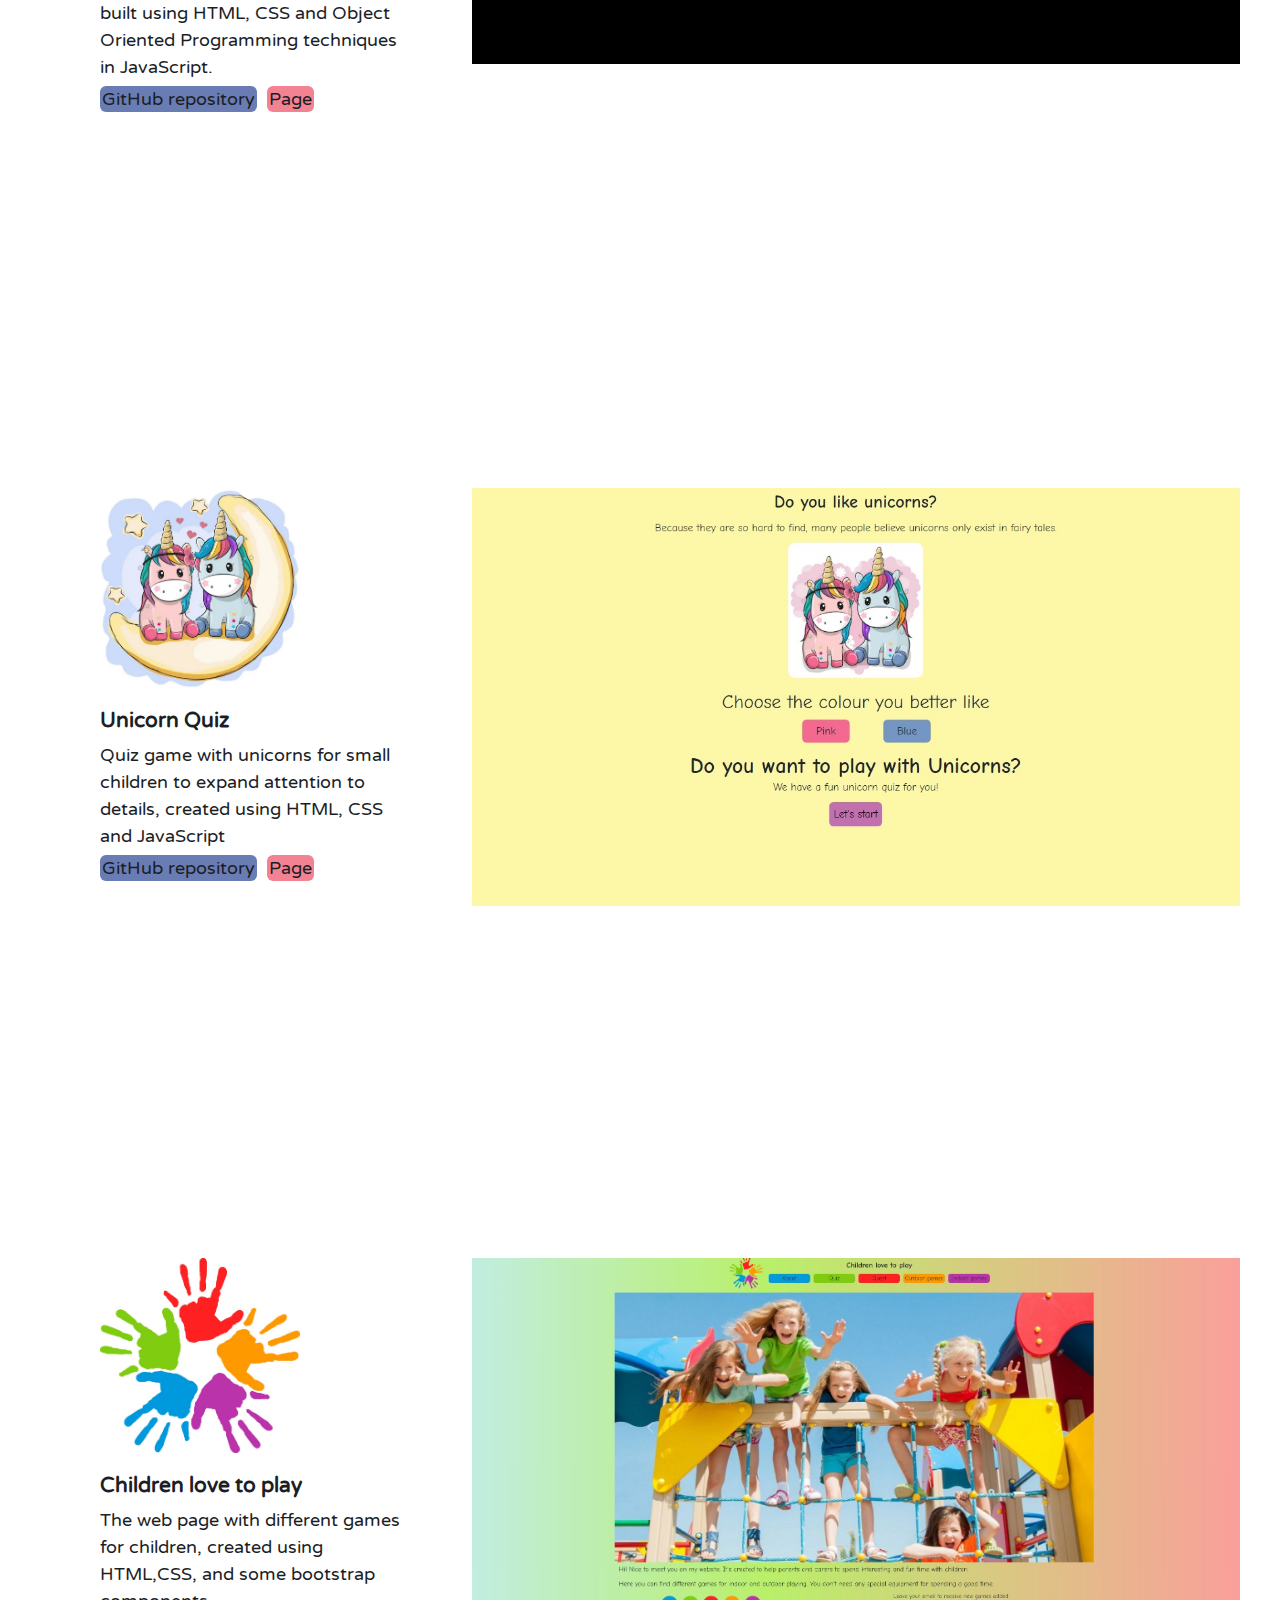
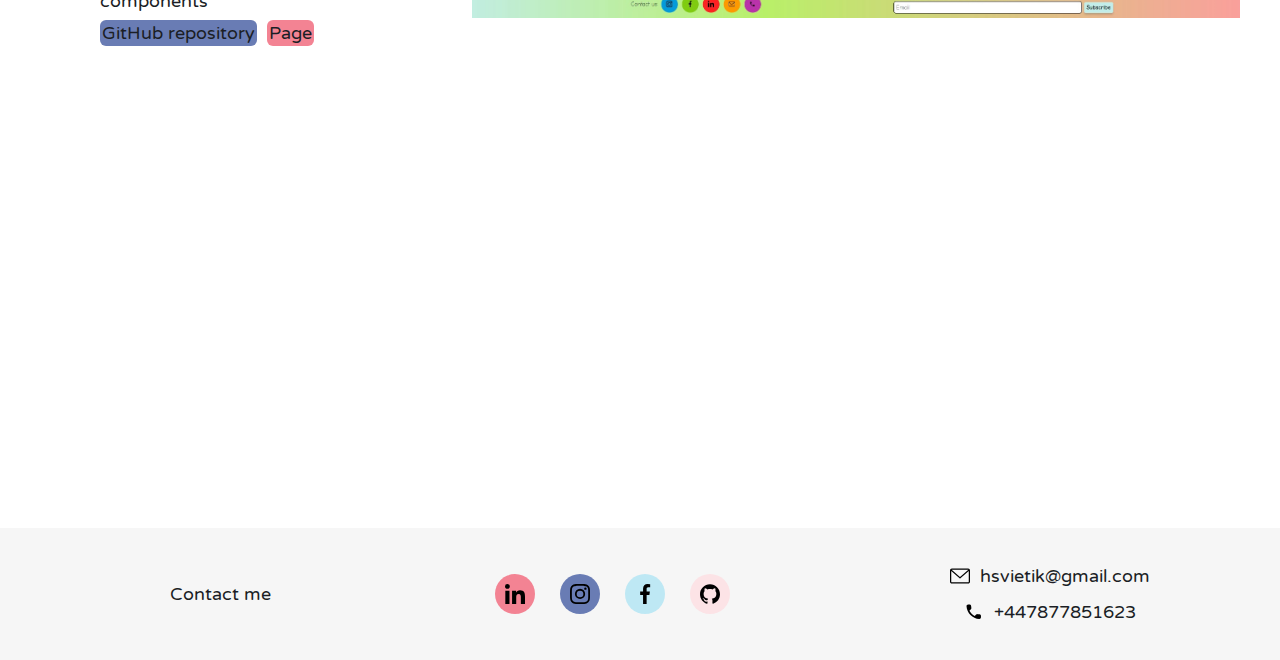
==== commit 08bcbec2: "skills and education markup with JS" ====
--- a/index.html
+++ b/index.html
@@ -124,81 +124,9 @@
         <section class="page-section page-skills light-blue" id="skills">
           <div class="skills-container container">
             <h3>Key skills:</h3>
-            <ul class="skills-list list">
-              <li class="skills-item">
-                <p class="skills-text">Core HTML, CSS, JavaScript knowledge</p>
-              </li>
-              <li class="skills-item">
-                <p class="skills-text">
-                  Full Stack Developer with experience of React
-                </p>
-              </li>
-              <li class="skills-item">
-                <p class="skills-text">3rd Party API's</p>
-              </li>
-              <li class="skills-item">
-                <p class="skills-text">Version control (git and GitHub)</p>
-              </li>
-              <li class="skills-item">
-                <p class="skills-text">Experience completing code reviews</p>
-              </li>
-              <li class="skills-item">
-                <p class="skills-text">Excellent troubleshooting skills</p>
-              </li>
-              <li class="skills-item">
-                <p class="skills-text">
-                  Strong communication and organizational skills
-                </p>
-              </li>
-              <li class="skills-item">
-                <p class="skills-text">
-                  Agile methodologies (Sprints, Kanban, Stand-ups, etc.)
-                </p>
-              </li>
-
-              <li class="skills-item">
-                <p class="skills-text">Commercial awareness</p>
-              </li>
-              <li class="skills-item">
-                <p class="skills-text">Good self-learning skills</p>
-              </li>
-              <li class="skills-item">
-                <p class="skills-text">Attentive to details</p>
-              </li>
-              <li class="skills-item">
-                <p class="skills-text">Highly responsible</p>
-              </li>
-            </ul>
+            <ul class="skills-list list"></ul>
             <h3>Education:</h3>
-            <ul class="education-list list">
-              <li class="education-item">
-                <p class="education-text">
-                  09/2022 - 12/2022 - Web Development Bootcamp (JavaScript) The
-                  Developer Academy, UK
-                </p>
-              </li>
-              <li class="education-item">
-                <p class="education-text">
-                  06/2022 - present time - Full Stack Developer (HTML, CSS,
-                  JavaScript), GoIT, Ukraine
-                </p>
-              </li>
-              <li class="education-item">
-                <p class="education-text">
-                  09/2004 - 02/2006 V. N. Karazin Kharkiv National University,
-                  Ukraine, <br />
-                  faculty of Economics, specialty administrative management,
-                  master's degree
-                </p>
-              </li>
-              <li class="education-item">
-                <p class="education-text">
-                  09/2000 - 06/2005 V. N. Karazin Kharkiv National University,
-                  Ukraine, <br />
-                  faculty of Psychology, Master's degree (with honours)
-                </p>
-              </li>
-            </ul>
+            <ul class="education-list list"></ul>
 
             <!-- <p class="examples">
               Examples of my works are by link
@@ -600,6 +528,6 @@
     <footer class="footer">
       <!-- <p class="footer-text">Copyright <span>&#169 </span> 2023 Hanna Svietik</p> -->
     </footer>
-    <script src="./script.js"></script>
+    <script type="module" src="./js/script.js"></script>
   </body>
 </html>
--- a/styles/styles.css
+++ b/styles/styles.css
@@ -193,6 +193,7 @@
 .education-text:before {
   background-color: var(--color-pink-accent);
 }
+
 .examples {
   font-size: 20px;
   font-weight: 700;
@@ -297,8 +298,9 @@
   }
   .skills-list {
     column-count: 2;
-    column-gap: 20px;
-  }
+    column-gap: 50px;
+  }
+
   .portfolio-container {
     padding: 70px;
   }
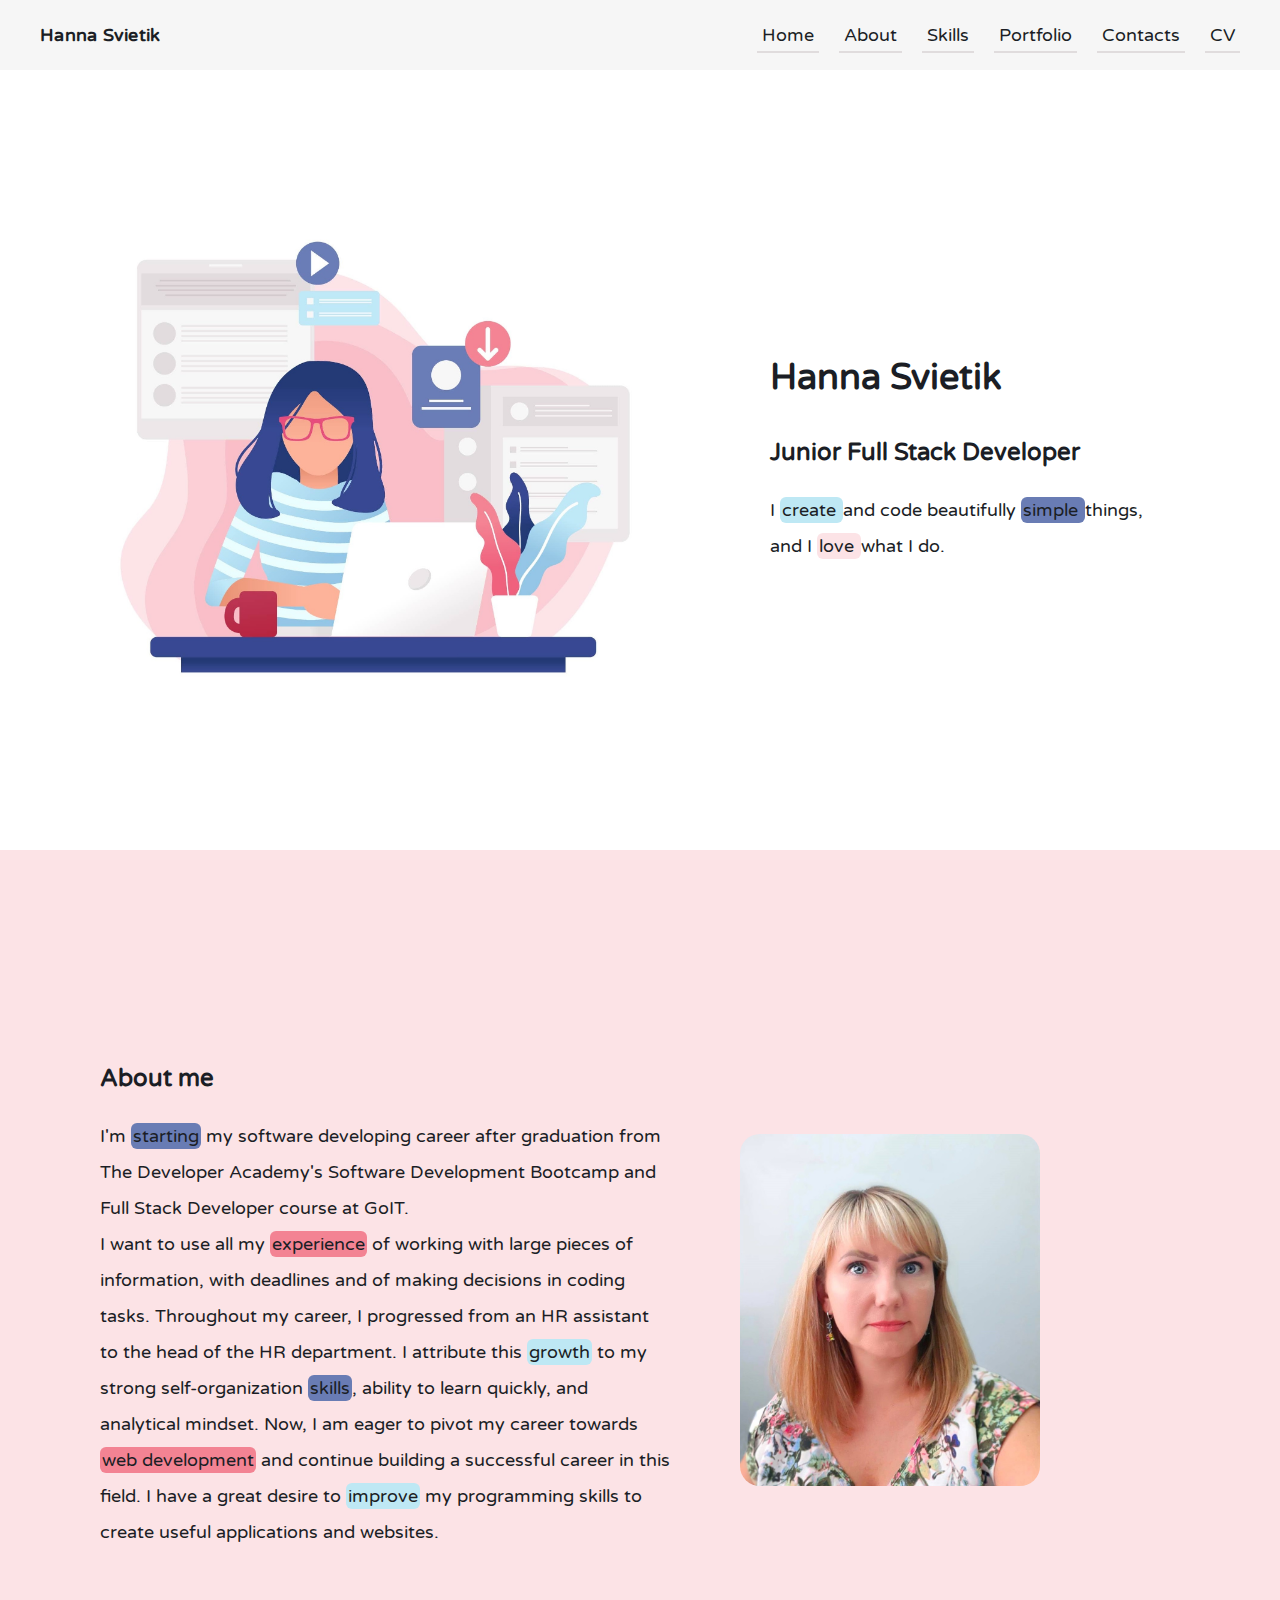
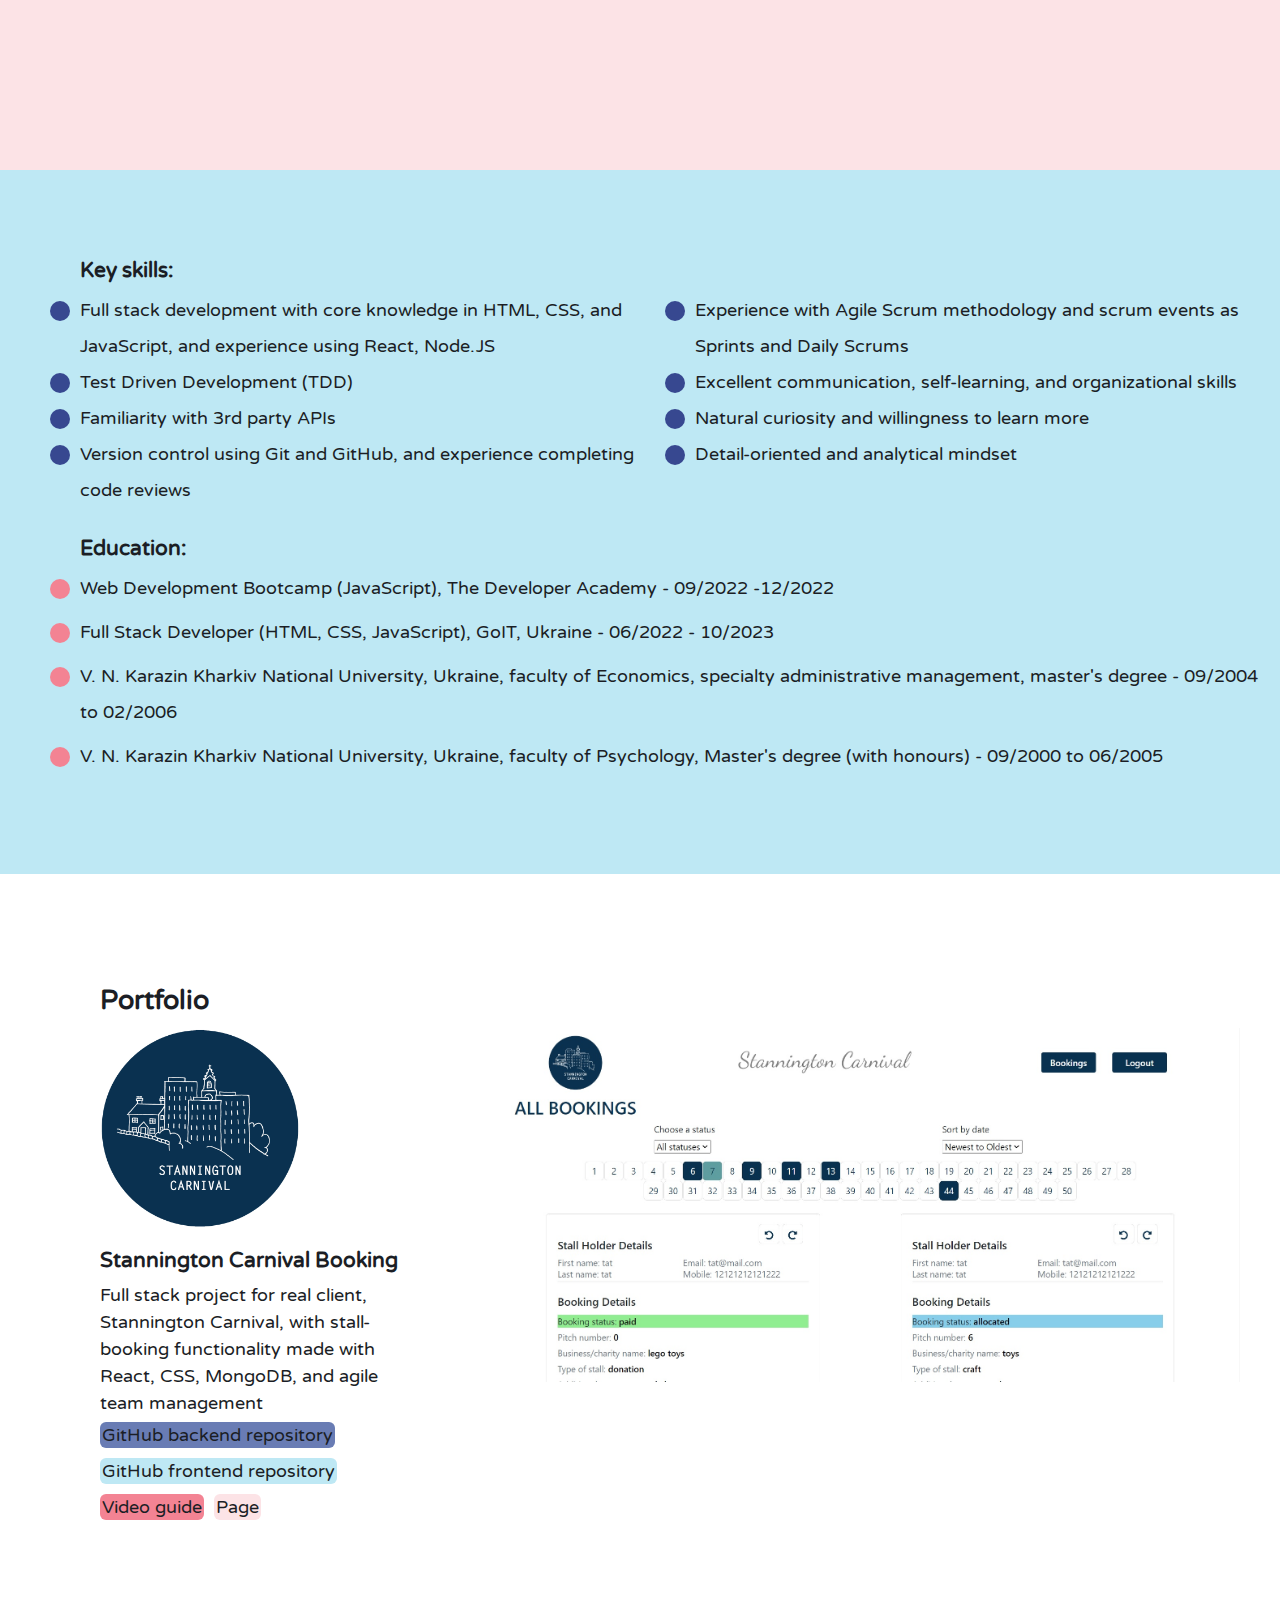
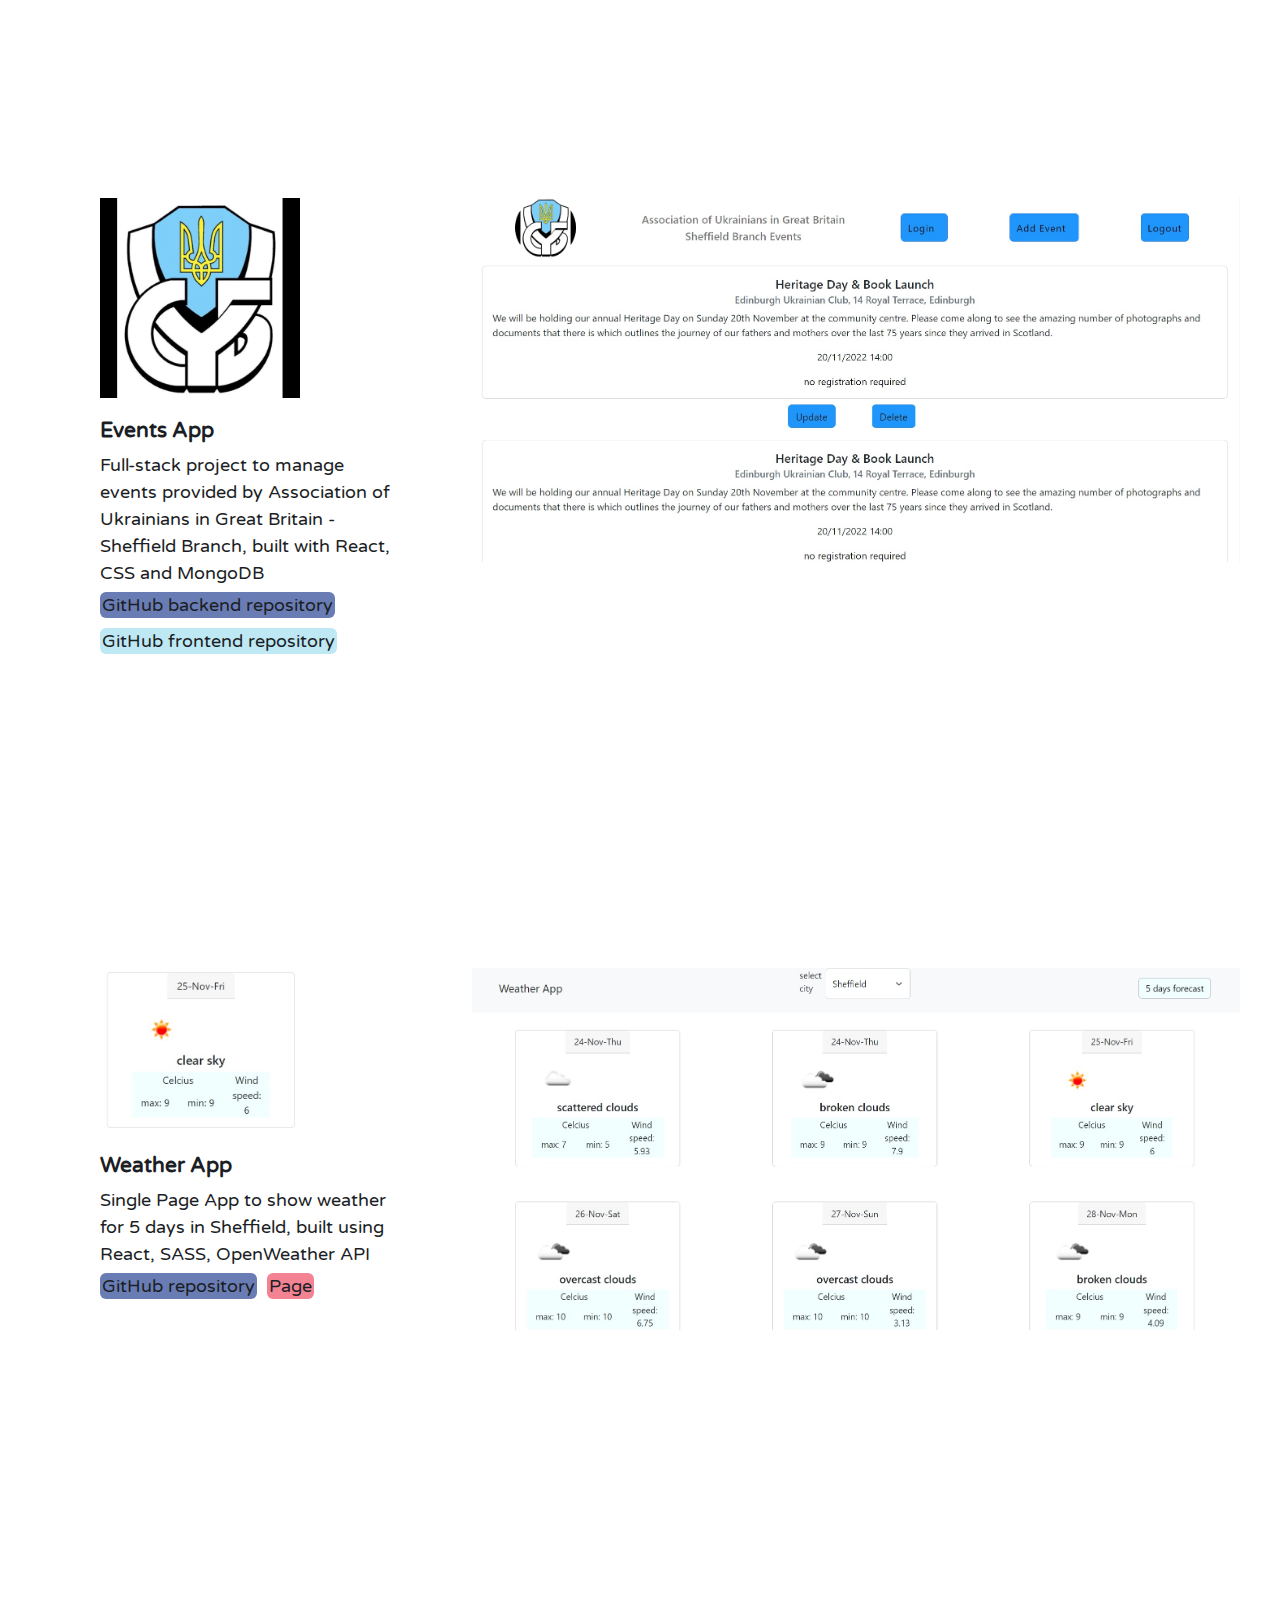
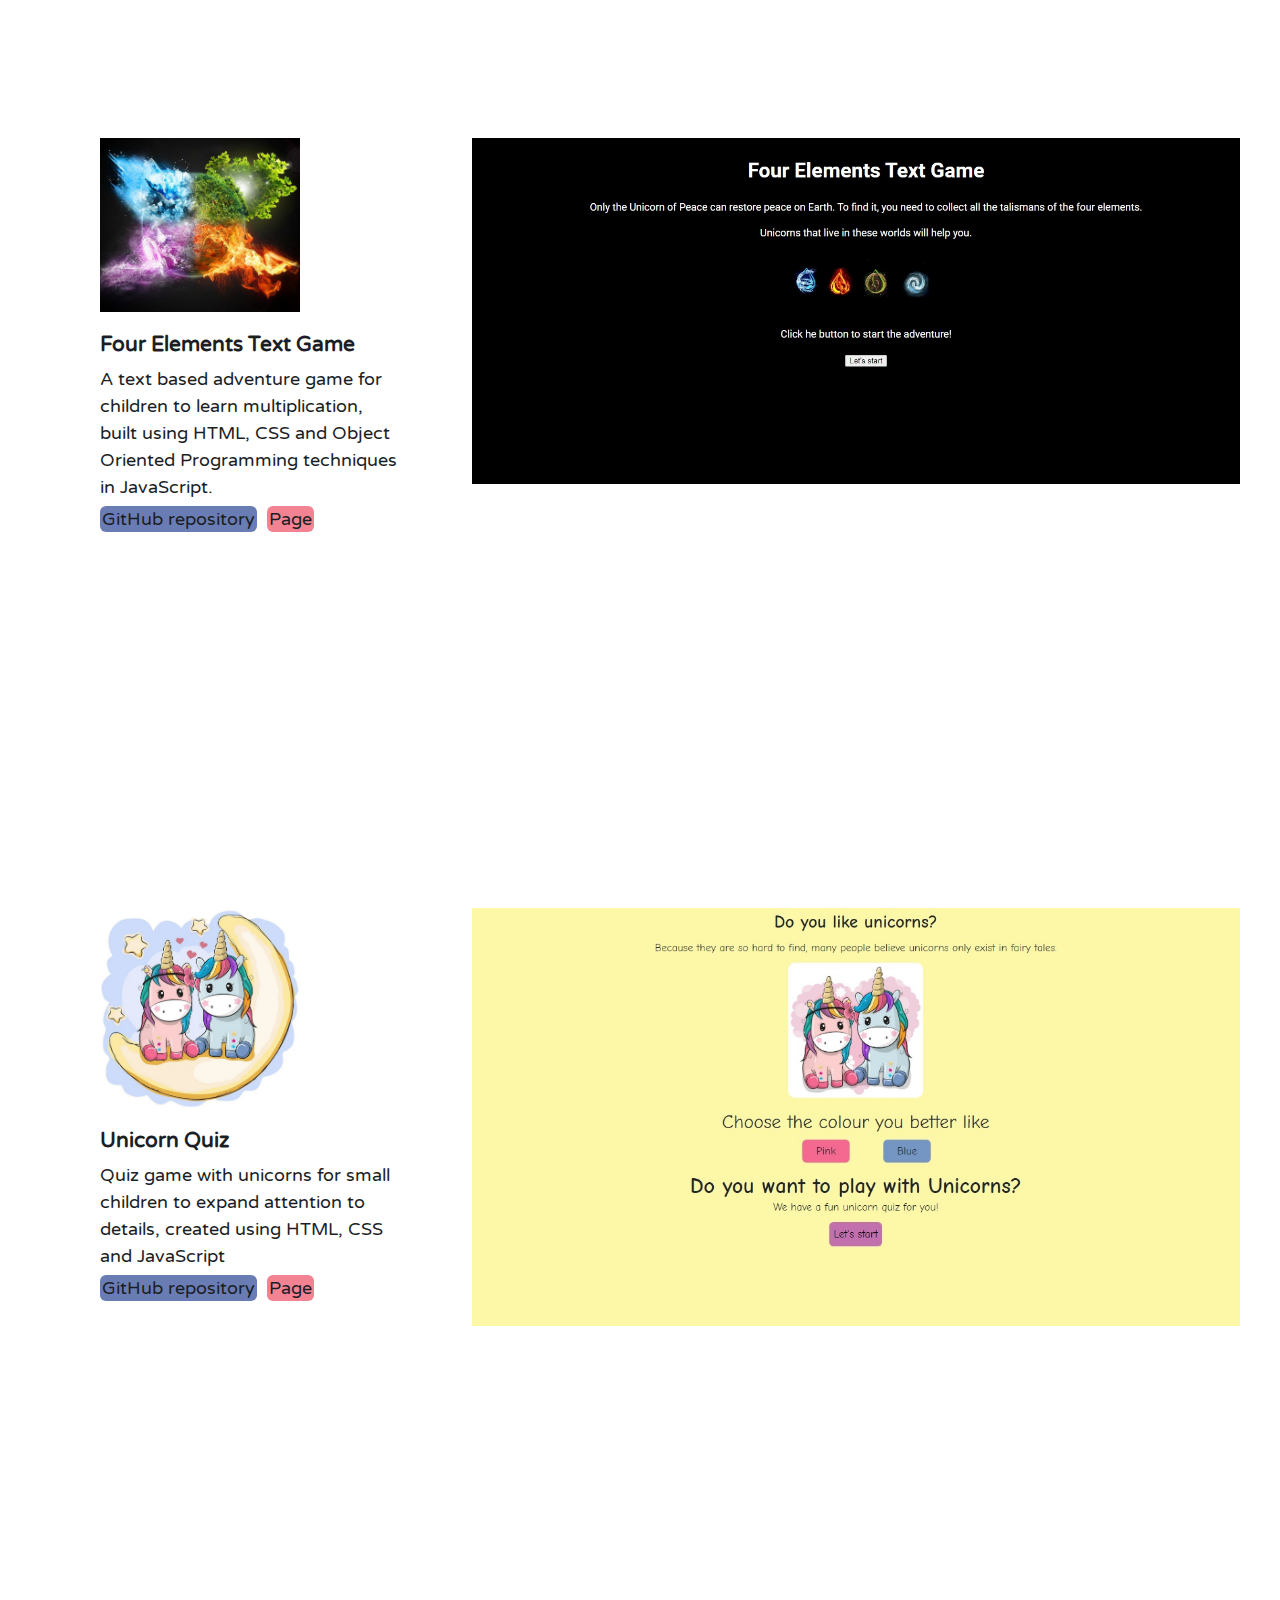
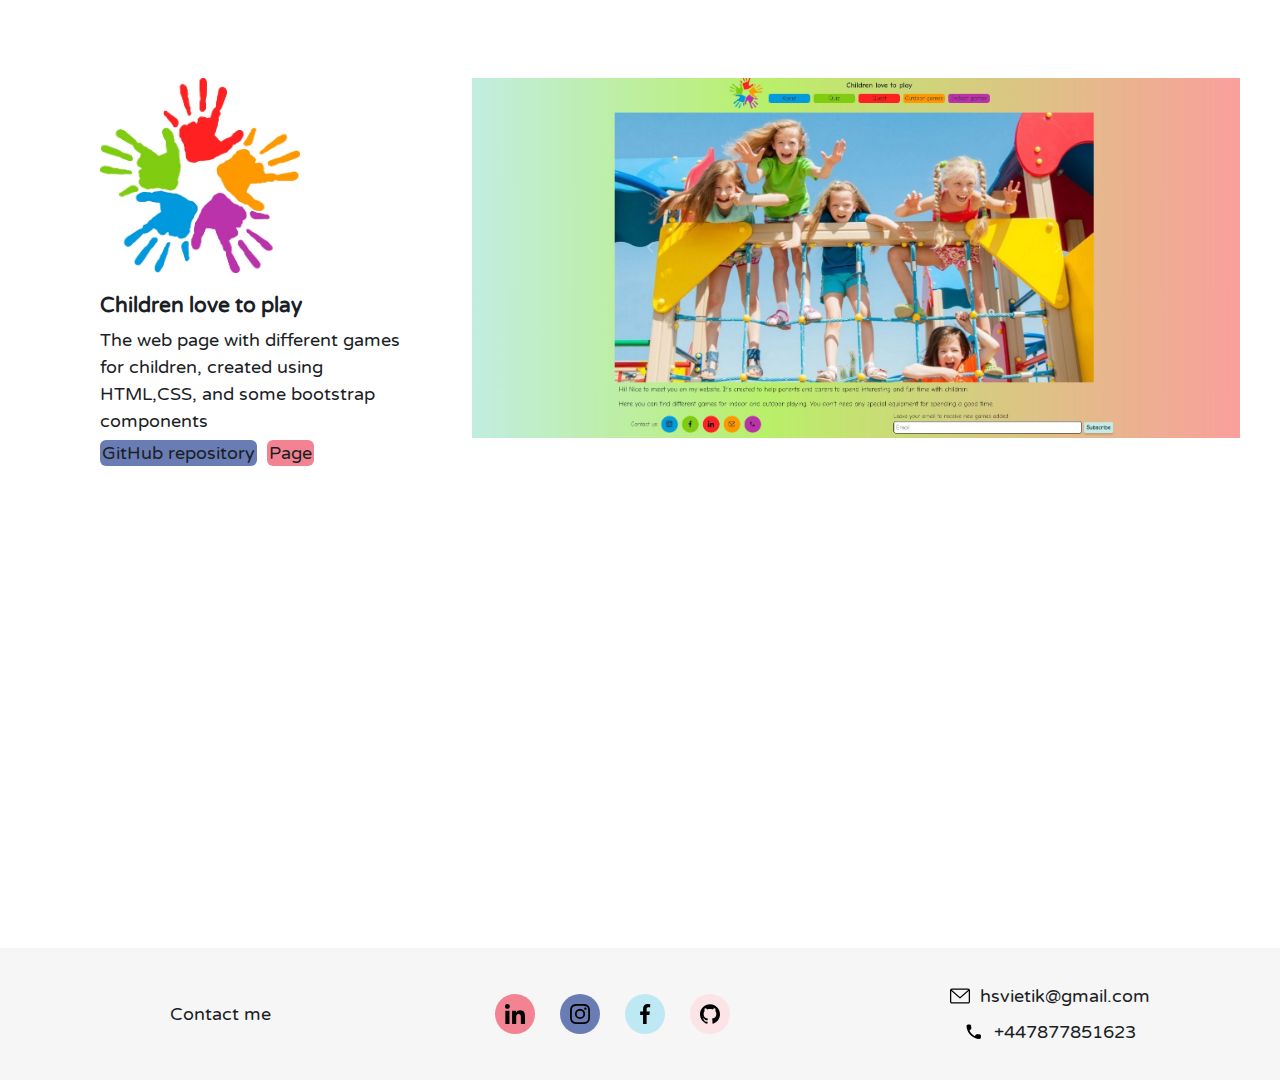
==== commit b46ac73a: "education and CV changed" ====
--- a/index.html
+++ b/index.html
@@ -104,13 +104,21 @@
               <p class="about-text">
                 I'm <span class="blue accent">starting</span> my software
                 developing career after graduation from The Developer Academy's
-                Software Development Bootcamp. I want to use all my
+                Software Development Bootcamp and Full Stack Developer course at
+                GoIT. <br />I want to use all my
                 <span class="pink accent">experience</span> of working with
-                large pieces of information, with deadlines, of making decisions
-                that I received as the head of HR department in coding. I have a
-                great desire to
-                <span class="light-blue accent">improve</span> my programming
-                skills to create useful applications and websites.
+                large pieces of information, with deadlines and of making
+                decisions in coding tasks. Throughout my career, I progressed
+                from an HR assistant to the head of the HR department. I
+                attribute this <span class="light-blue accent">growth</span> to
+                my strong self-organization
+                <span class="blue accent">skills</span>, ability to learn
+                quickly, and analytical mindset. Now, I am eager to pivot my
+                career towards
+                <span class="pink accent">web development</span> and continue
+                building a successful career in this field. I have a great
+                desire to <span class="light-blue accent">improve</span> my
+                programming skills to create useful applications and websites.
               </p>
             </div>
             <img
